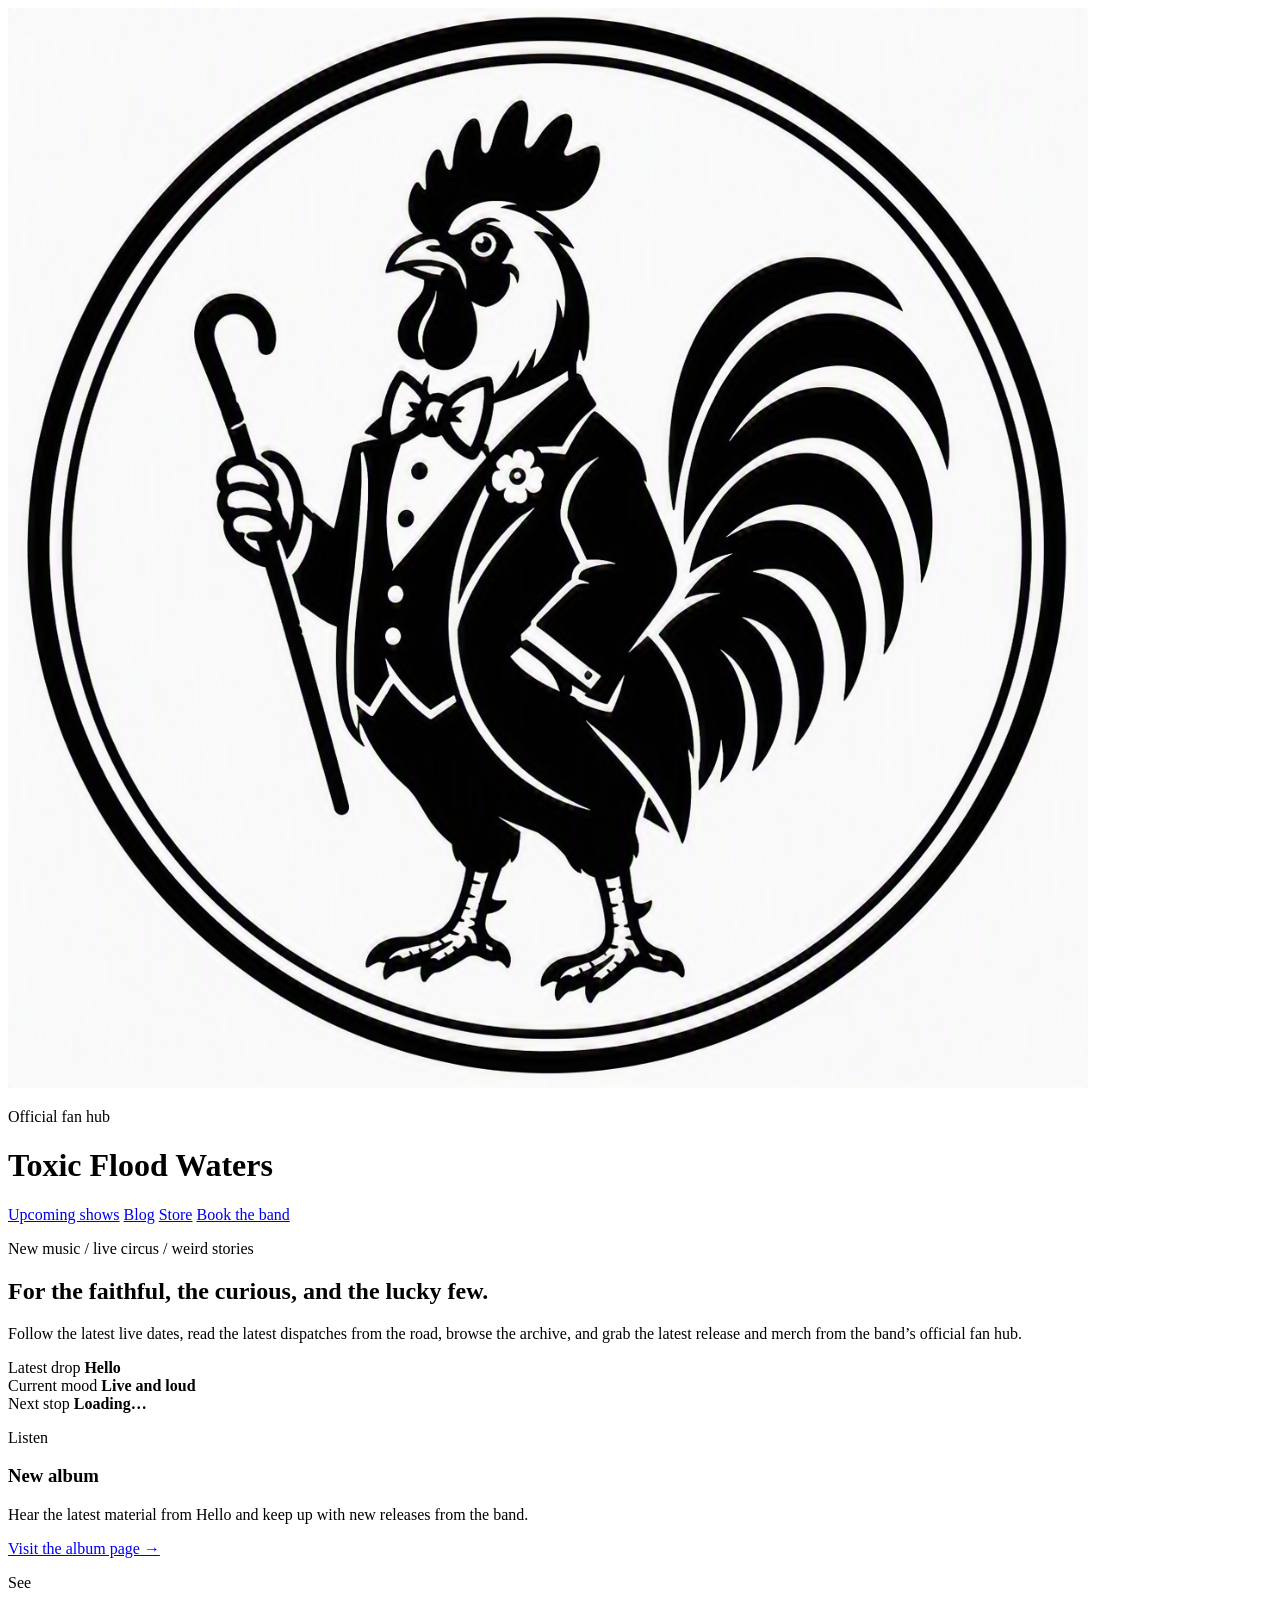
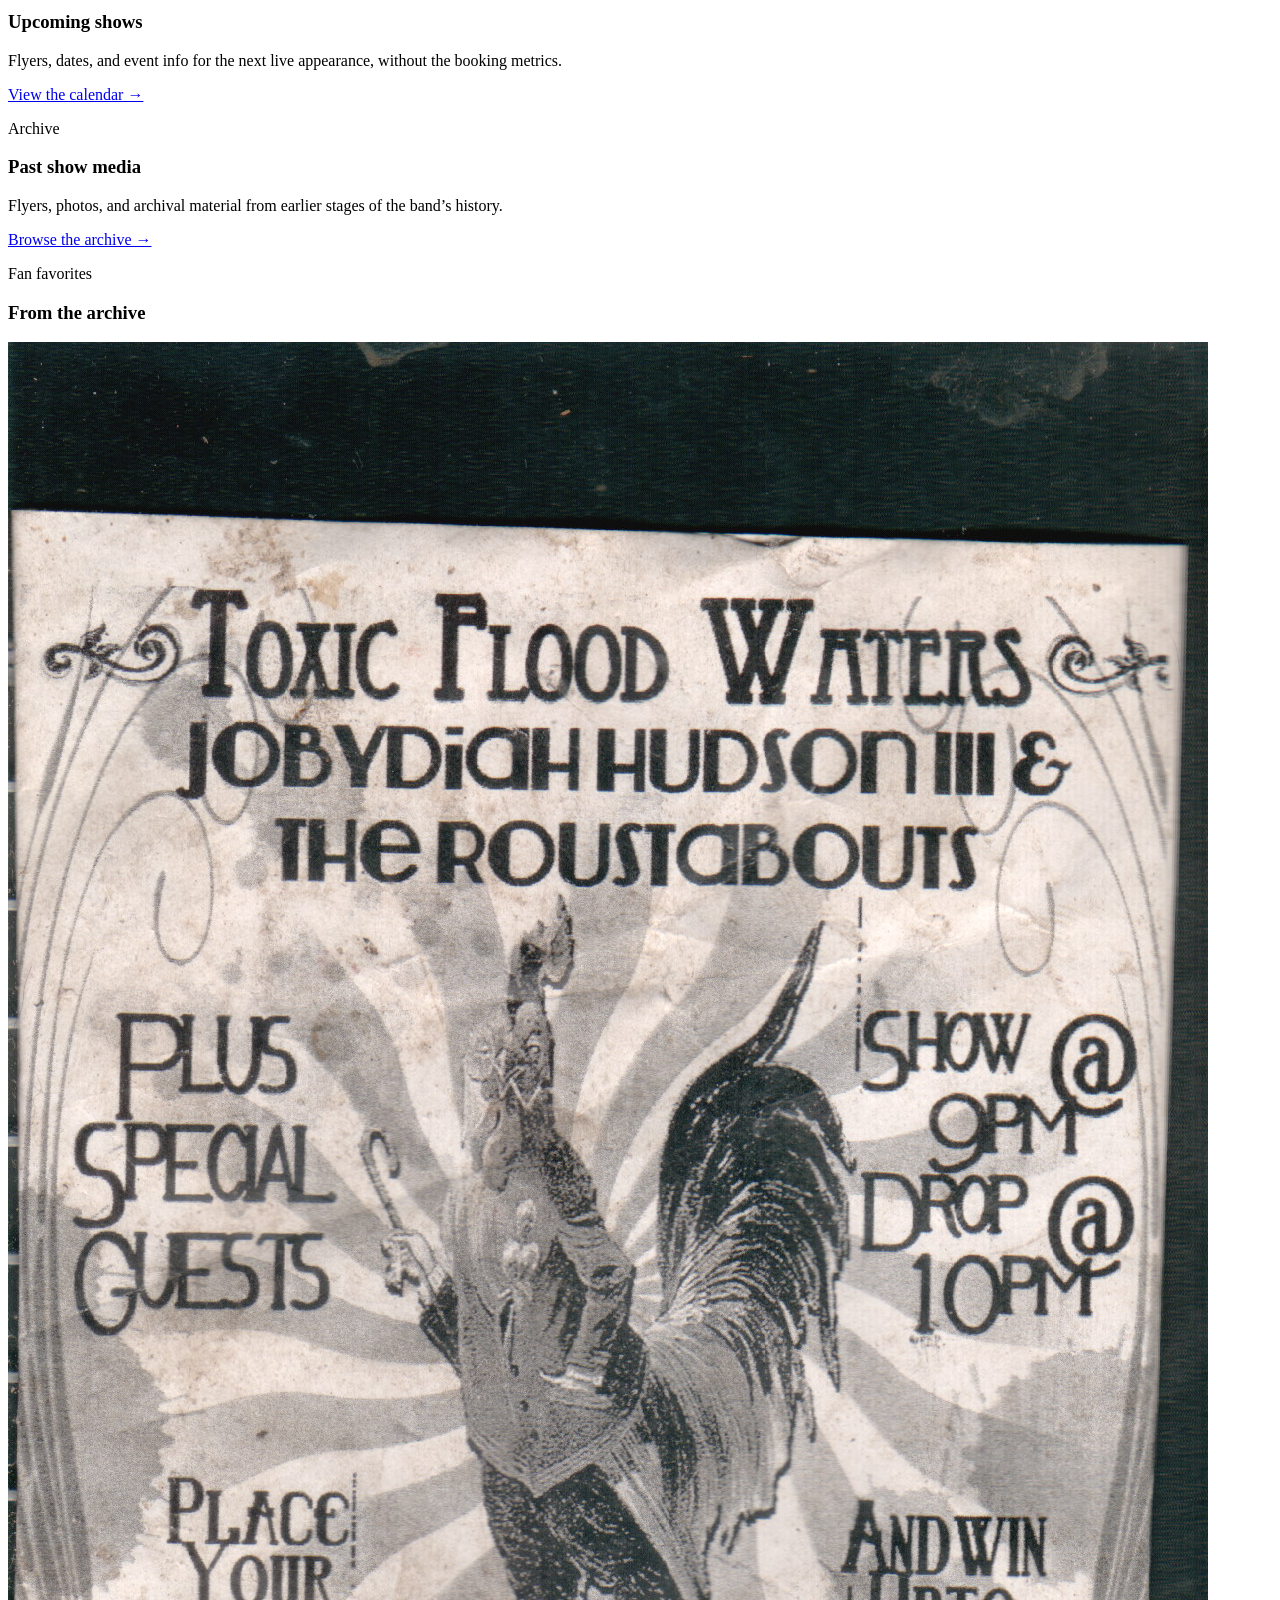
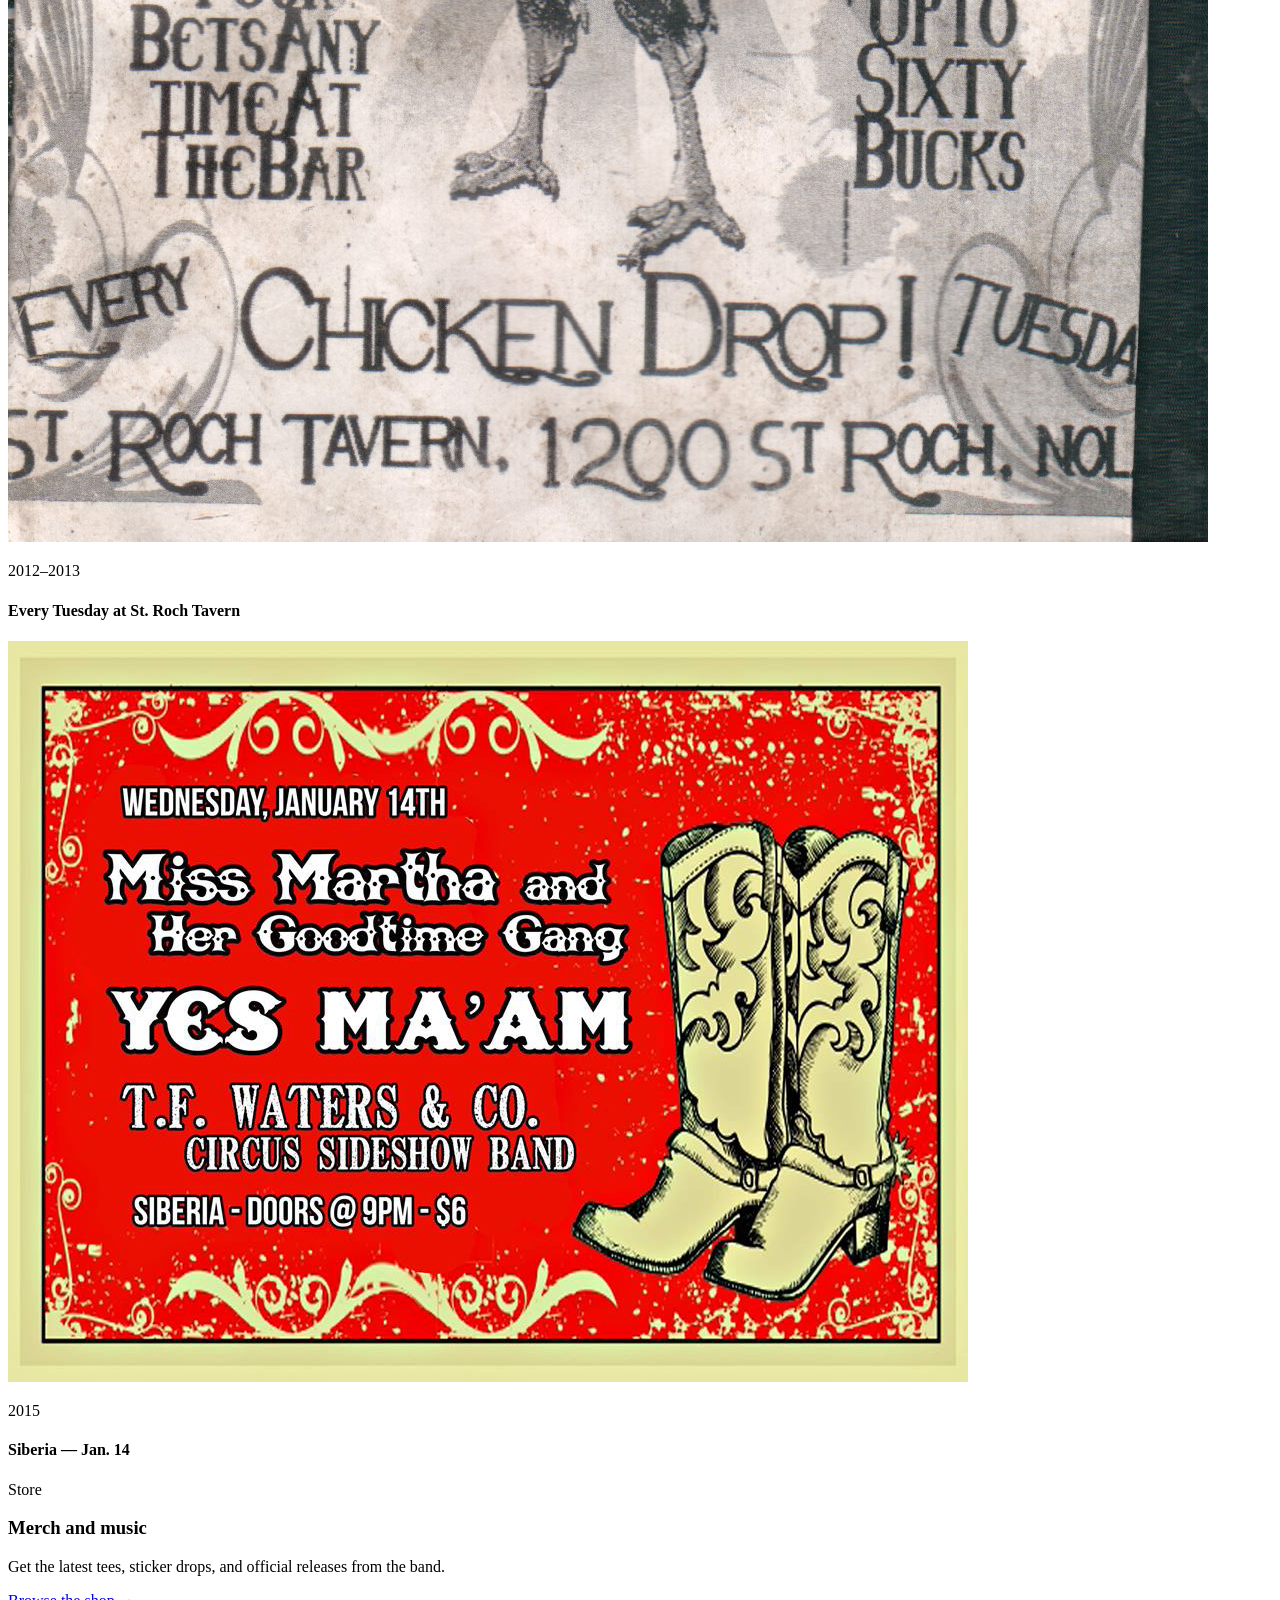
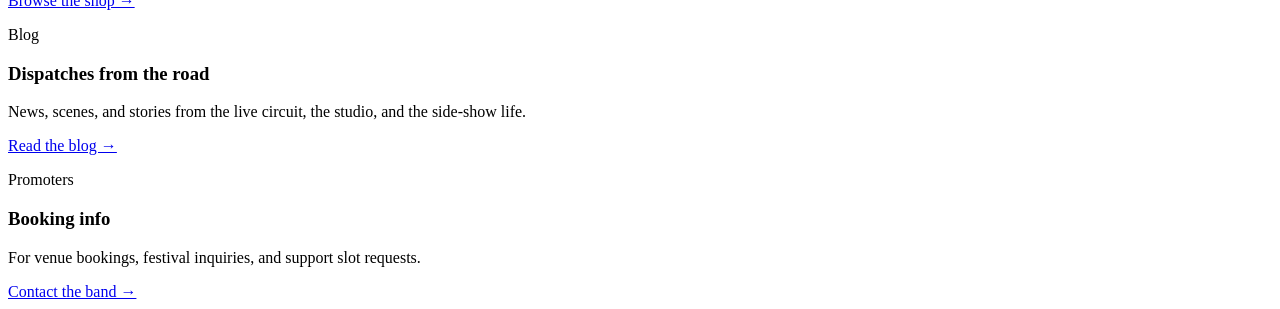
==== index.html @ 93e5c41b "Create a fan-facing landing page with sections for upcoming shows, store, blog, and promoter booking" ====
<!DOCTYPE html>
<html lang="en">
  <head>
    <meta charset="UTF-8" />
    <meta name="viewport" content="width=device-width, initial-scale=1.0" />
    <meta name="description" content="Toxic Flood Waters fan hub: music, news, upcoming shows, and merch." />
    <title>Toxic Flood Waters | Fans</title>
    <link rel="preconnect" href="https://fonts.googleapis.com" />
    <link rel="preconnect" href="https://fonts.gstatic.com" crossorigin />
    <link href="https://fonts.googleapis.com/css2?family=Inter:wght@400;500;600;700;800;900&display=swap" rel="stylesheet" />
    <link rel="stylesheet" href="styles.css" />
  </head>
  <body>
    <div class="bg-noise"></div>

    <header class="topbar">
      <div class="brand-wrap">
        <a class="brand-link" href="index.html" aria-label="Toxic Flood Waters home">
          <img class="brand-mark brand-logo" src="Tfw-logo.jpg" alt="Toxic Flood Waters logo" />
        </a>
        <div>
          <p class="eyebrow">Official fan hub</p>
          <h1>Toxic Flood Waters</h1>
        </div>
      </div>
      <div class="header-actions">
        <a class="book-button" href="upcoming-shows.html">Upcoming shows</a>
        <a class="book-button" href="blog.html">Blog</a>
        <a class="book-button" href="store.html">Store</a>
        <a class="book-button" href="booking.html">Book the band</a>
      </div>
    </header>

    <main class="page-shell">
      <section class="hero panel fan-hero">
        <div class="hero-copy">
          <p class="eyebrow accent">New music / live circus / weird stories</p>
          <h2>For the faithful, the curious, and the lucky few.</h2>
          <p class="lede">
            Follow the latest live dates, read the latest dispatches from the road, browse the archive,
            and grab the latest release and merch from the band’s official fan hub.
          </p>
        </div>
        <div class="hero-stats fan-stats">
          <div>
            <span class="stat-label">Latest drop</span>
            <strong>Hello</strong>
          </div>
          <div>
            <span class="stat-label">Current mood</span>
            <strong>Live and loud</strong>
          </div>
          <div>
            <span class="stat-label">Next stop</span>
            <strong id="fan-next-stop">Loading…</strong>
          </div>
        </div>
      </section>

      <section class="feature-grid">
        <article class="panel feature-card">
          <p class="eyebrow accent">Listen</p>
          <h3>New album</h3>
          <p>Hear the latest material from Hello and keep up with new releases from the band.</p>
          <a class="text-link" href="hello.html">Visit the album page →</a>
        </article>

        <article class="panel feature-card">
          <p class="eyebrow accent">See</p>
          <h3>Upcoming shows</h3>
          <p>Flyers, dates, and event info for the next live appearance, without the booking metrics.</p>
          <a class="text-link" href="upcoming-shows.html">View the calendar →</a>
        </article>

        <article class="panel feature-card">
          <p class="eyebrow accent">Archive</p>
          <h3>Past show media</h3>
          <p>Flyers, photos, and archival material from earlier stages of the band’s history.</p>
          <a class="text-link" href="past-show-media.html">Browse the archive →</a>
        </article>
      </section>

      <section class="panel spotlight-panel">
        <div class="section-header">
          <div>
            <p class="eyebrow accent">Fan favorites</p>
            <h3>From the archive</h3>
          </div>
        </div>
        <div class="archive-preview-grid">
          <article class="archive-preview">
            <img src="Every%20tuesday%20in%202012-13.jpg" alt="Every Tuesday at St. Roch Tavern flyer" />
            <div>
              <p class="eyebrow accent">2012–2013</p>
              <h4>Every Tuesday at St. Roch Tavern</h4>
            </div>
          </article>
          <article class="archive-preview">
            <img src="martha%20yes%20maam%20siberia%20jan%2014%202015.jpg" alt="Siberia flyer" />
            <div>
              <p class="eyebrow accent">2015</p>
              <h4>Siberia — Jan. 14</h4>
            </div>
          </article>
        </div>
      </section>

      <section class="bottom-grid fan-bottom-grid">
        <article class="panel info-box">
          <p class="eyebrow accent">Store</p>
          <h3>Merch and music</h3>
          <p>Get the latest tees, sticker drops, and official releases from the band.</p>
          <a class="text-link" href="store.html">Browse the shop →</a>
        </article>

        <article class="panel info-box">
          <p class="eyebrow accent">Blog</p>
          <h3>Dispatches from the road</h3>
          <p>News, scenes, and stories from the live circuit, the studio, and the side-show life.</p>
          <a class="text-link" href="blog.html">Read the blog →</a>
        </article>

        <article class="panel info-box">
          <p class="eyebrow accent">Promoters</p>
          <h3>Booking info</h3>
          <p>For venue bookings, festival inquiries, and support slot requests.</p>
          <a class="text-link" href="booking.html">Contact the band →</a>
        </article>
      </section>
    </main>

    <script src="script.js"></script>
  </body>
</html>
---- styles.css ----
<!DOCTYPE html>
<html lang="en">
  <head>
    <meta charset="UTF-8" />
    <meta name="viewport" content="width=device-width, initial-scale=1.0" />
    <meta
      name="description"
      content="Past Toxic Flood Waters show footage, photos, and archival media."
    />
    <title>Toxic Flood Waters | Archive Media</title>
    <link rel="preconnect" href="https://fonts.googleapis.com" />
    <link rel="preconnect" href="https://fonts.gstatic.com" crossorigin />
    <link
      href="https://fonts.googleapis.com/css2?family=Inter:wght@400;500;600;700;800;900&display=swap"
      rel="stylesheet"
    />
    <link rel="stylesheet" href="styles.css" />
  </head>
  <body>
    <div class="bg-noise"></div>

    <header class="topbar">
      <div class="brand-wrap">
        <a class="brand-link" href="index.html" aria-label="Toxic Flood Waters home">
          <img class="brand-mark brand-logo" src="Tfw-logo.jpg" alt="Toxic Flood Waters logo" />
        </a>
        <div>
          <p class="eyebrow">Archive media</p>
          <h1>Toxic Flood Waters</h1>
        </div>
      </div>
      <div class="header-actions">
        <a class="book-button" href="past-shows.html">Past shows</a>
        <a class="book-button" href="index.html">Back to calendar</a>
      </div>
    </header>

    <main class="page-shell">
      <section class="hero panel">
        <div class="hero-copy">
          <p class="eyebrow accent">Past show media</p>
          <h2>Footage, flyers, and photos from the archive.</h2>
          <p class="lede">
            A living collection of past Toxic Flood Waters appearances, from flyers and stills to video clips and performance highlights.
          </p>
        </div>
        <div class="hero-stats">
          <div>
            <span class="stat-label">Archive</span>
            <strong>Photos + video</strong>
          </div>
          <div>
            <span class="stat-label">Focus</span>
            <strong>Live history</strong>
          </div>
        </div>
      </section>

      <section class="panel media-section">
        <div class="section-header">
          <div>
            <p class="eyebrow accent">Recent additions</p>
            <h3>Past show archive</h3>
          </div>
          <div class="filter-group" aria-label="Media filters">
            <button class="filter-button active" data-filter="all" type="button">All</button>
            <button class="filter-button" data-filter="flyer" type="button">Flyers</button>
            <button class="filter-button" data-filter="photo" type="button">Photos</button>
            <button class="filter-button" data-filter="video" type="button">Video</button>
          </div>
        </div>

        <div id="media-grid" class="media-grid" aria-live="polite"></div>
        <div id="empty-state" class="empty-state" hidden>
          No media matches this filter yet.
        </div>
      </section>
    </main>

    <script src="media-data.js"></script>
  </body>
</html>
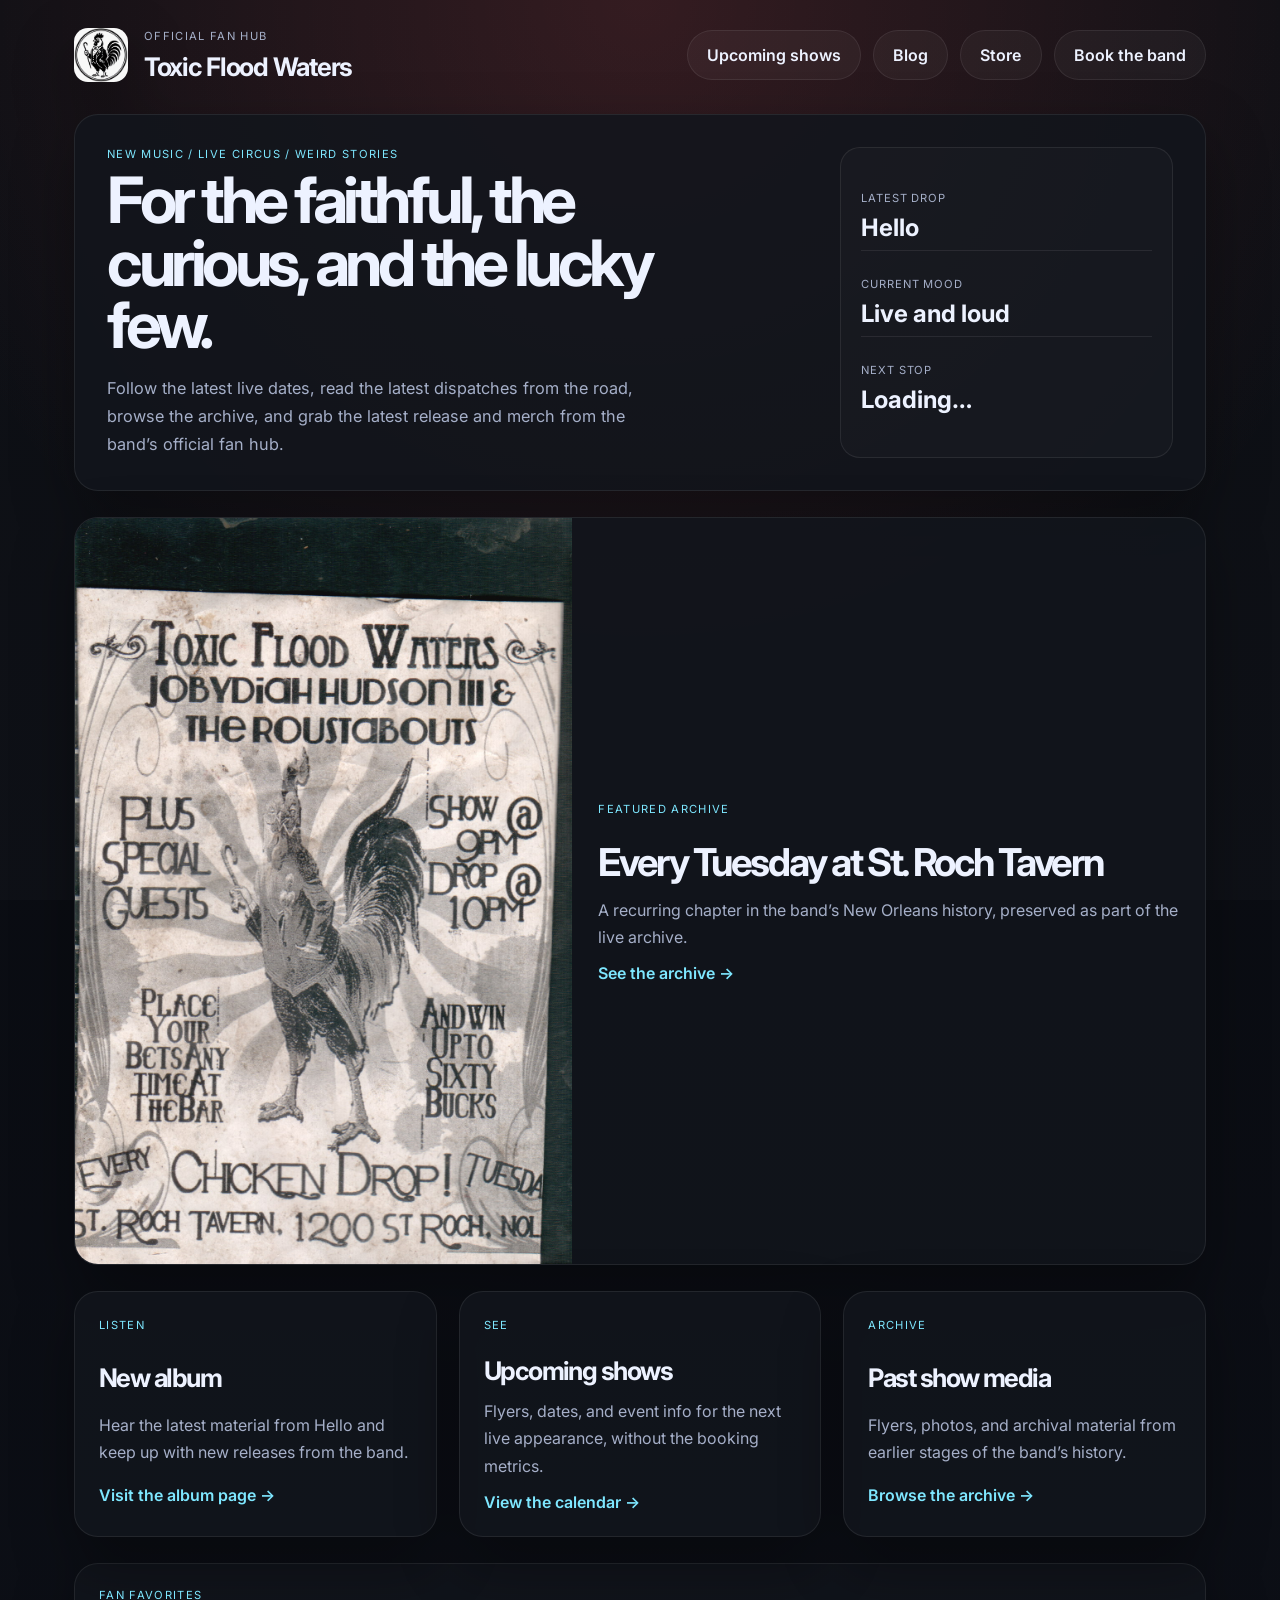
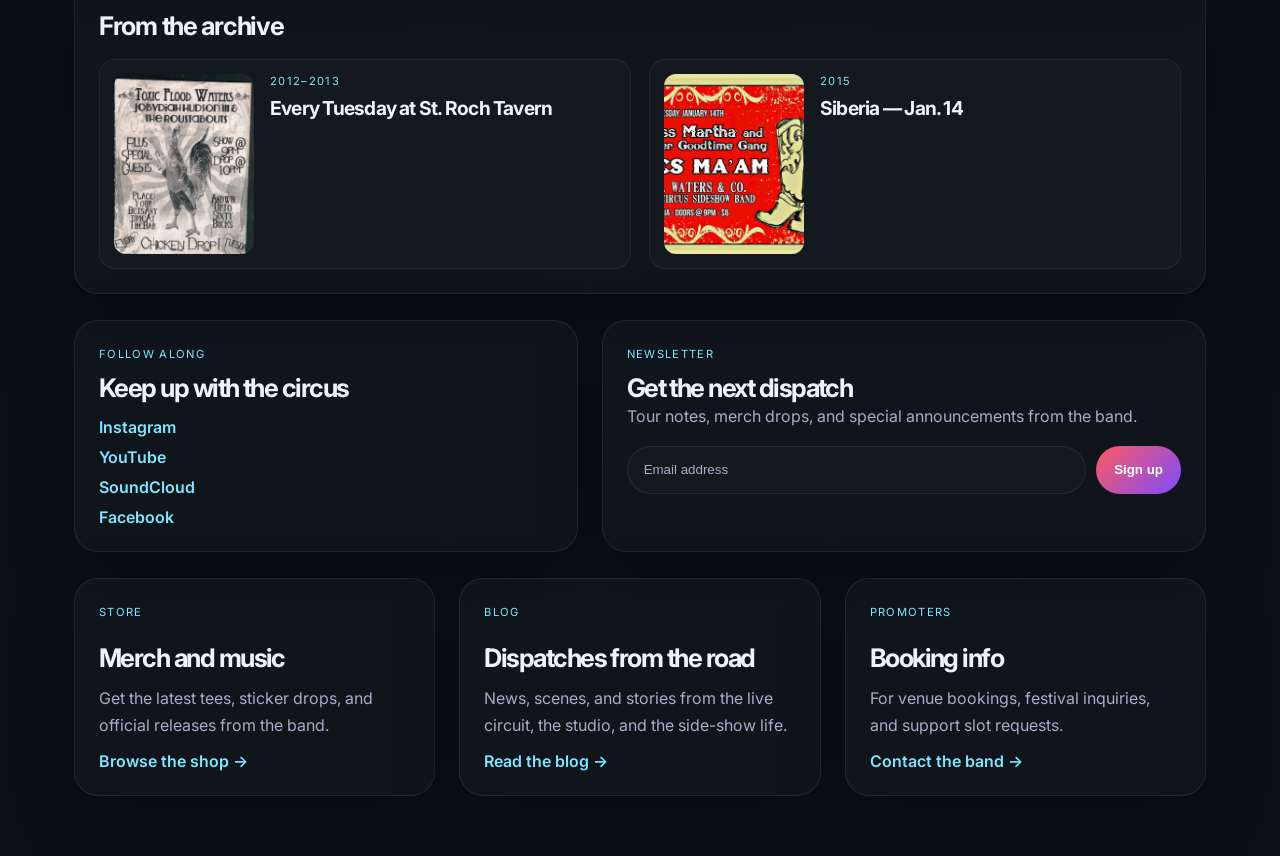
==== commit 868aa81d: "Refresh the fan landing page with a stronger band-site layout and restore the booking page plus the " ====
--- a/index.html
+++ b/index.html
@@ -57,6 +57,20 @@
         </div>
       </section>
 
+      <section class="featured-banner panel">
+        <div class="featured-image-wrap">
+          <img src="Every%20tuesday%20in%202012-13.jpg" alt="Toxic Flood Waters archival flyer" />
+        </div>
+        <div class="featured-copy">
+          <p class="eyebrow accent">Featured archive</p>
+          <h3>Every Tuesday at St. Roch Tavern</h3>
+          <p>
+            A recurring chapter in the band’s New Orleans history, preserved as part of the live archive.
+          </p>
+          <a class="text-link" href="past-show-media.html">See the archive →</a>
+        </div>
+      </section>
+
       <section class="feature-grid">
         <article class="panel feature-card">
           <p class="eyebrow accent">Listen</p>
@@ -105,6 +119,29 @@
         </div>
       </section>
 
+      <section class="social-newsletter-grid">
+        <aside class="panel social-panel">
+          <p class="eyebrow accent">Follow along</p>
+          <h3>Keep up with the circus</h3>
+          <div class="social-links">
+            <a href="https://www.instagram.com/" target="_blank" rel="noreferrer">Instagram</a>
+            <a href="https://www.youtube.com/" target="_blank" rel="noreferrer">YouTube</a>
+            <a href="https://soundcloud.com/" target="_blank" rel="noreferrer">SoundCloud</a>
+            <a href="https://www.facebook.com/" target="_blank" rel="noreferrer">Facebook</a>
+          </div>
+        </aside>
+
+        <aside class="panel newsletter-panel">
+          <p class="eyebrow accent">Newsletter</p>
+          <h3>Get the next dispatch</h3>
+          <p>Tour notes, merch drops, and special announcements from the band.</p>
+          <form class="newsletter-form" action="#" method="post">
+            <input type="email" placeholder="Email address" aria-label="Email address" />
+            <button type="submit">Sign up</button>
+          </form>
+        </aside>
+      </section>
+
       <section class="bottom-grid fan-bottom-grid">
         <article class="panel info-box">
           <p class="eyebrow accent">Store</p>
--- a/styles.css
+++ b/styles.css
@@ -1,82 +1,645 @@
-<!DOCTYPE html>
-<html lang="en">
-  <head>
-    <meta charset="UTF-8" />
-    <meta name="viewport" content="width=device-width, initial-scale=1.0" />
-    <meta
-      name="description"
-      content="Past Toxic Flood Waters show footage, photos, and archival media."
-    />
-    <title>Toxic Flood Waters | Archive Media</title>
-    <link rel="preconnect" href="https://fonts.googleapis.com" />
-    <link rel="preconnect" href="https://fonts.gstatic.com" crossorigin />
-    <link
-      href="https://fonts.googleapis.com/css2?family=Inter:wght@400;500;600;700;800;900&display=swap"
-      rel="stylesheet"
-    />
-    <link rel="stylesheet" href="styles.css" />
-  </head>
-  <body>
-    <div class="bg-noise"></div>
-
-    <header class="topbar">
-      <div class="brand-wrap">
-        <a class="brand-link" href="index.html" aria-label="Toxic Flood Waters home">
-          <img class="brand-mark brand-logo" src="Tfw-logo.jpg" alt="Toxic Flood Waters logo" />
-        </a>
-        <div>
-          <p class="eyebrow">Archive media</p>
-          <h1>Toxic Flood Waters</h1>
-        </div>
-      </div>
-      <div class="header-actions">
-        <a class="book-button" href="past-shows.html">Past shows</a>
-        <a class="book-button" href="index.html">Back to calendar</a>
-      </div>
-    </header>
-
-    <main class="page-shell">
-      <section class="hero panel">
-        <div class="hero-copy">
-          <p class="eyebrow accent">Past show media</p>
-          <h2>Footage, flyers, and photos from the archive.</h2>
-          <p class="lede">
-            A living collection of past Toxic Flood Waters appearances, from flyers and stills to video clips and performance highlights.
-          </p>
-        </div>
-        <div class="hero-stats">
-          <div>
-            <span class="stat-label">Archive</span>
-            <strong>Photos + video</strong>
-          </div>
-          <div>
-            <span class="stat-label">Focus</span>
-            <strong>Live history</strong>
-          </div>
-        </div>
-      </section>
-
-      <section class="panel media-section">
-        <div class="section-header">
-          <div>
-            <p class="eyebrow accent">Recent additions</p>
-            <h3>Past show archive</h3>
-          </div>
-          <div class="filter-group" aria-label="Media filters">
-            <button class="filter-button active" data-filter="all" type="button">All</button>
-            <button class="filter-button" data-filter="flyer" type="button">Flyers</button>
-            <button class="filter-button" data-filter="photo" type="button">Photos</button>
-            <button class="filter-button" data-filter="video" type="button">Video</button>
-          </div>
-        </div>
-
-        <div id="media-grid" class="media-grid" aria-live="polite"></div>
-        <div id="empty-state" class="empty-state" hidden>
-          No media matches this filter yet.
-        </div>
-      </section>
-    </main>
-
-    <script src="media-data.js"></script>
-  </body>
-</html>
+@import url("https://fonts.googleapis.com/css2?family=Inter:wght@400;500;600;700;800;900&display=swap");
+
+:root {
+  --bg: #0c0d12;
+  --bg-soft: #141821;
+  --panel: rgba(18, 21, 29, 0.86);
+  --panel-border: rgba(255, 255, 255, 0.08);
+  --text: #edf2ff;
+  --muted: #a5afc8;
+  --accent: #ff5a5f;
+  --accent-2: #7ee7ff;
+  --success: #77e0a5;
+  --warning: #f7c66a;
+  --shadow: 0 24px 60px rgba(0, 0, 0, 0.35);
+}
+
+* { box-sizing: border-box; }
+
+html { scroll-behavior: smooth; }
+
+body {
+  margin: 0;
+  min-height: 100vh;
+  font-family: "Inter", sans-serif;
+  background:
+    radial-gradient(circle at top, rgba(255, 90, 95, 0.16), transparent 30%),
+    linear-gradient(180deg, #090b10 0%, #0d1018 100%);
+  color: var(--text);
+}
+
+img {
+  max-width: 100%;
+  display: block;
+}
+
+.bg-noise {
+  position: fixed;
+  inset: 0;
+  background-image: linear-gradient(rgba(255,255,255,0.02), rgba(255,255,255,0.02));
+  pointer-events: none;
+}
+
+.topbar,
+.page-shell {
+  position: relative;
+  z-index: 1;
+}
+
+.topbar {
+  max-width: 1180px;
+  margin: 0 auto;
+  padding: 28px 24px 0;
+  display: flex;
+  align-items: center;
+  justify-content: space-between;
+  gap: 16px;
+}
+
+.brand-wrap {
+  display: flex;
+  align-items: center;
+  gap: 16px;
+}
+
+.brand-link {
+  color: var(--text);
+  text-decoration: none;
+}
+
+.brand-link:hover {
+  text-decoration: none;
+}
+
+.brand-link:hover .brand-mark {
+  transform: translateY(-1px);
+}
+
+.brand-mark {
+  width: 54px;
+  height: 54px;
+  display: grid;
+  place-items: center;
+  border-radius: 14px;
+  background: linear-gradient(135deg, var(--accent), #7d4bff);
+  color: #fff;
+  font-weight: 900;
+  letter-spacing: 0.12em;
+  box-shadow: var(--shadow);
+  transition: transform 0.2s ease, box-shadow 0.2s ease;
+}
+
+.brand-logo {
+  display: block;
+  width: 54px;
+  height: 54px;
+  object-fit: cover;
+  border-radius: 14px;
+  background: transparent;
+  box-shadow: var(--shadow);
+}
+
+.header-actions {
+  display: flex;
+  align-items: center;
+  gap: 12px;
+  flex-wrap: wrap;
+}
+
+.nav-link,
+.text-link {
+  color: var(--accent-2);
+  text-decoration: none;
+  font-weight: 600;
+}
+
+.nav-link:hover,
+.text-link:hover {
+  text-decoration: underline;
+}
+
+.eyebrow {
+  margin: 0 0 8px;
+  letter-spacing: 0.12em;
+  text-transform: uppercase;
+  font-size: 0.7rem;
+  color: var(--muted);
+}
+
+.eyebrow.accent {
+  color: var(--accent-2);
+}
+
+h1, h2, h3, h4, p {
+  margin: 0;
+}
+
+h1 {
+  font-size: clamp(1.5rem, 2vw, 2rem);
+  letter-spacing: -0.05em;
+}
+
+.book-button {
+  display: inline-flex;
+  align-items: center;
+  justify-content: center;
+  padding: 0.9rem 1.2rem;
+  border-radius: 999px;
+  background: rgba(255, 255, 255, 0.04);
+  color: var(--text);
+  text-decoration: none;
+  border: 1px solid var(--panel-border);
+  font-weight: 600;
+  transition: transform 0.2s ease, border-color 0.2s ease;
+}
+
+.book-button:hover {
+  transform: translateY(-1px);
+  border-color: rgba(126, 231, 255, 0.4);
+}
+
+.page-shell {
+  max-width: 1180px;
+  margin: 0 auto;
+  padding: 32px 24px 60px;
+}
+
+.panel {
+  background: var(--panel);
+  border: 1px solid var(--panel-border);
+  border-radius: 24px;
+  box-shadow: var(--shadow);
+}
+
+.hero {
+  display: grid;
+  grid-template-columns: 1.5fr 0.7fr;
+  gap: 20px;
+  padding: 32px;
+  margin-bottom: 26px;
+}
+
+.hero-copy h2 {
+  font-size: clamp(2.1rem, 5vw, 4rem);
+  line-height: 0.98;
+  letter-spacing: -0.07em;
+  max-width: 620px;
+}
+
+.lede {
+  margin-top: 18px;
+  max-width: 560px;
+  line-height: 1.7;
+  color: var(--muted);
+  font-size: 1.02rem;
+}
+
+.hero-stats {
+  display: grid;
+  align-content: center;
+  gap: 18px;
+  background: rgba(255, 255, 255, 0.02);
+  border: 1px solid var(--panel-border);
+  border-radius: 20px;
+  padding: 20px;
+}
+
+.hero-stats > div {
+  display: grid;
+  gap: 8px;
+  padding: 8px 0;
+  border-bottom: 1px solid rgba(255,255,255,0.08);
+}
+
+.hero-stats > div:last-child {
+  border-bottom: none;
+}
+
+.stat-label {
+  color: var(--muted);
+  letter-spacing: 0.08em;
+  text-transform: uppercase;
+  font-size: 0.7rem;
+}
+
+.hero-stats strong {
+  font-size: clamp(1.1rem, 2vw, 1.5rem);
+}
+
+.featured-banner {
+  display: grid;
+  grid-template-columns: 1.1fr 1.4fr;
+  gap: 0;
+  overflow: hidden;
+  margin-bottom: 26px;
+}
+
+.featured-image-wrap {
+  min-height: 250px;
+}
+
+.featured-image-wrap img {
+  width: 100%;
+  height: 100%;
+  object-fit: cover;
+}
+
+.featured-copy {
+  padding: 28px 26px;
+  display: grid;
+  align-content: center;
+  gap: 12px;
+}
+
+.featured-copy h3 {
+  font-size: clamp(1.7rem, 3vw, 2.6rem);
+  letter-spacing: -0.06em;
+}
+
+.featured-copy p {
+  color: var(--muted);
+  line-height: 1.7;
+}
+
+.feature-grid {
+  display: grid;
+  grid-template-columns: repeat(3, minmax(0, 1fr));
+  gap: 22px;
+  margin-bottom: 26px;
+}
+
+.feature-card,
+.info-box,
+.social-panel,
+.newsletter-panel,
+.spotlight-panel {
+  padding: 24px;
+}
+
+.feature-card {
+  display: grid;
+  gap: 12px;
+}
+
+.feature-card p,
+.info-box p,
+.newsletter-panel p,
+.social-panel p {
+  color: var(--muted);
+  line-height: 1.7;
+}
+
+.feature-card h3,
+.info-box h3,
+.social-panel h3,
+.newsletter-panel h3,
+.spotlight-panel h3 {
+  font-size: clamp(1.4rem, 2vw, 2rem);
+  letter-spacing: -0.06em;
+}
+
+.spotlight-panel {
+  margin-bottom: 26px;
+}
+
+.archive-preview-grid {
+  display: grid;
+  grid-template-columns: repeat(2, minmax(0, 1fr));
+  gap: 18px;
+  margin-top: 18px;
+}
+
+.archive-preview {
+  display: grid;
+  grid-template-columns: 140px 1fr;
+  gap: 16px;
+  padding: 14px;
+  border-radius: 16px;
+  background: rgba(255,255,255,0.02);
+  border: 1px solid rgba(255,255,255,0.06);
+}
+
+.archive-preview img {
+  width: 100%;
+  height: 180px;
+  object-fit: cover;
+  border-radius: 12px;
+}
+
+.archive-preview h4 {
+  font-size: 1.2rem;
+  letter-spacing: -0.04em;
+}
+
+.social-newsletter-grid {
+  display: grid;
+  grid-template-columns: 1fr 1.2fr;
+  gap: 24px;
+  margin-bottom: 26px;
+}
+
+.social-links {
+  margin-top: 14px;
+  display: grid;
+  gap: 10px;
+}
+
+.social-links a {
+  color: var(--accent-2);
+  text-decoration: none;
+  font-weight: 600;
+}
+
+.newsletter-form {
+  margin-top: 16px;
+  display: flex;
+  gap: 10px;
+  flex-wrap: wrap;
+}
+
+.newsletter-form input {
+  flex: 1 1 220px;
+  min-height: 48px;
+  border-radius: 999px;
+  border: 1px solid var(--panel-border);
+  background: rgba(255,255,255,0.02);
+  color: var(--text);
+  padding: 0 16px;
+}
+
+.newsletter-form input::placeholder {
+  color: var(--muted);
+}
+
+.newsletter-form button {
+  border: none;
+  background: linear-gradient(135deg, var(--accent), #7d4bff);
+  color: white;
+  font-weight: 700;
+  border-radius: 999px;
+  padding: 0 18px;
+  min-height: 48px;
+  cursor: pointer;
+}
+
+.bottom-grid {
+  margin-top: 26px;
+  display: grid;
+  grid-template-columns: repeat(3, minmax(0, 1fr));
+  gap: 24px;
+}
+
+.info-box {
+  display: grid;
+  gap: 12px;
+}
+
+.calendar-section {
+  padding: 26px 22px 18px;
+}
+
+.section-header {
+  display: flex;
+  align-items: center;
+  justify-content: space-between;
+  gap: 16px;
+  margin-bottom: 18px;
+}
+
+.section-header h3 {
+  font-size: clamp(1.5rem, 2vw, 2.2rem);
+  letter-spacing: -0.05em;
+}
+
+.status-legend {
+  display: flex;
+  gap: 16px;
+  color: var(--muted);
+  font-size: 0.9rem;
+}
+
+.status-legend span {
+  display: inline-flex;
+  align-items: center;
+  gap: 8px;
+}
+
+.dot {
+  width: 10px;
+  height: 10px;
+  border-radius: 50%;
+  display: inline-block;
+}
+
+.dot.confirmed {
+  background: var(--success);
+}
+
+.dot.tentative {
+  background: var(--warning);
+}
+
+.show-list {
+  display: grid;
+  gap: 16px;
+}
+
+.show-card {
+  display: grid;
+  grid-template-columns: 1.2fr 1.4fr 0.7fr 0.7fr 0.8fr;
+  gap: 12px;
+  align-items: center;
+  padding: 18px 16px;
+  border-radius: 18px;
+  background: rgba(255,255,255,0.02);
+  border: 1px solid rgba(255,255,255,0.06);
+}
+
+.show-date {
+  display: flex;
+  flex-direction: column;
+  gap: 4px;
+}
+
+.show-date .month {
+  color: var(--accent-2);
+  letter-spacing: 0.12em;
+  text-transform: uppercase;
+  font-size: 0.7rem;
+}
+
+.show-date .day {
+  font-size: 1.5rem;
+  font-weight: 800;
+  letter-spacing: -0.06em;
+}
+
+.show-date .weekday {
+  color: var(--muted);
+  font-size: 0.82rem;
+}
+
+.show-meta {
+  display: grid;
+  gap: 6px;
+  min-width: 0;
+}
+
+.show-meta .venue {
+  font-size: 1.2rem;
+  font-weight: 700;
+}
+
+.show-meta .location {
+  color: var(--muted);
+}
+
+.show-time,
+.show-crowd,
+.show-status {
+  color: var(--text);
+  font-weight: 600;
+}
+
+.show-crowd {
+  color: var(--muted);
+}
+
+.show-status {
+  justify-self: end;
+  display: inline-flex;
+  align-items: center;
+  justify-content: center;
+  padding: 8px 12px;
+  min-width: 100px;
+  border-radius: 999px;
+  font-size: 0.8rem;
+  letter-spacing: 0.04em;
+}
+
+.show-status.confirmed {
+  background: rgba(119, 224, 165, 0.12);
+  color: var(--success);
+  border: 1px solid rgba(119, 224, 165, 0.4);
+}
+
+.show-status.tentative {
+  background: rgba(247, 198, 106, 0.12);
+  color: var(--warning);
+  border: 1px solid rgba(247, 198, 106, 0.4);
+}
+
+.show-flyer {
+  display: block;
+  width: clamp(72px, 10vw, 112px);
+  aspect-ratio: 2 / 3;
+  object-fit: cover;
+  object-position: center;
+  border-radius: 12px;
+  border: 1px solid rgba(255, 255, 255, 0.1);
+  box-shadow: 0 10px 24px rgba(0, 0, 0, 0.25);
+}
+
+.show-meta .show-flyer {
+  margin-bottom: 10px;
+}
+
+.detail-flyer {
+  width: min(100%, 360px);
+  max-height: 520px;
+  margin: 20px auto 24px;
+  object-fit: contain;
+  background: rgba(255, 255, 255, 0.03);
+}
+
+.info-panel {
+  padding: 28px 24px;
+  display: grid;
+  gap: 16px;
+}
+
+.info-panel h3 {
+  font-size: clamp(1.7rem, 2vw, 2.4rem);
+  letter-spacing: -0.05em;
+}
+
+@media (max-width: 980px) {
+  .feature-grid,
+  .bottom-grid,
+  .social-newsletter-grid,
+  .featured-banner {
+    grid-template-columns: 1fr;
+  }
+
+  .archive-preview-grid {
+    grid-template-columns: 1fr;
+  }
+}
+
+@media (max-width: 860px) {
+  .hero,
+  .story-grid {
+    grid-template-columns: 1fr;
+  }
+
+  .show-card {
+    grid-template-columns: 1fr 1fr;
+  }
+
+  .show-status {
+    justify-self: start;
+  }
+
+  .show-flyer {
+    width: clamp(64px, 16vw, 96px);
+  }
+}
+
+@media (max-width: 560px) {
+  .topbar {
+    flex-direction: column;
+    align-items: flex-start;
+  }
+
+  .page-shell {
+    padding: 20px 14px 40px;
+  }
+
+  .hero,
+  .calendar-section,
+  .bio-panel,
+  .album-panel,
+  .booking-box,
+  .band-box,
+  .feature-card,
+  .info-box,
+  .social-panel,
+  .newsletter-panel,
+  .spotlight-panel,
+  .featured-copy,
+  .info-panel {
+    padding: 18px;
+  }
+
+  .section-header {
+    flex-direction: column;
+    align-items: flex-start;
+  }
+
+  .show-card {
+    grid-template-columns: 1fr;
+    align-items: flex-start;
+  }
+
+  .show-flyer {
+    width: 96px;
+  }
+
+  .detail-flyer {
+    width: min(100%, 280px);
+  }
+
+  .archive-preview {
+    grid-template-columns: 1fr;
+  }
+}
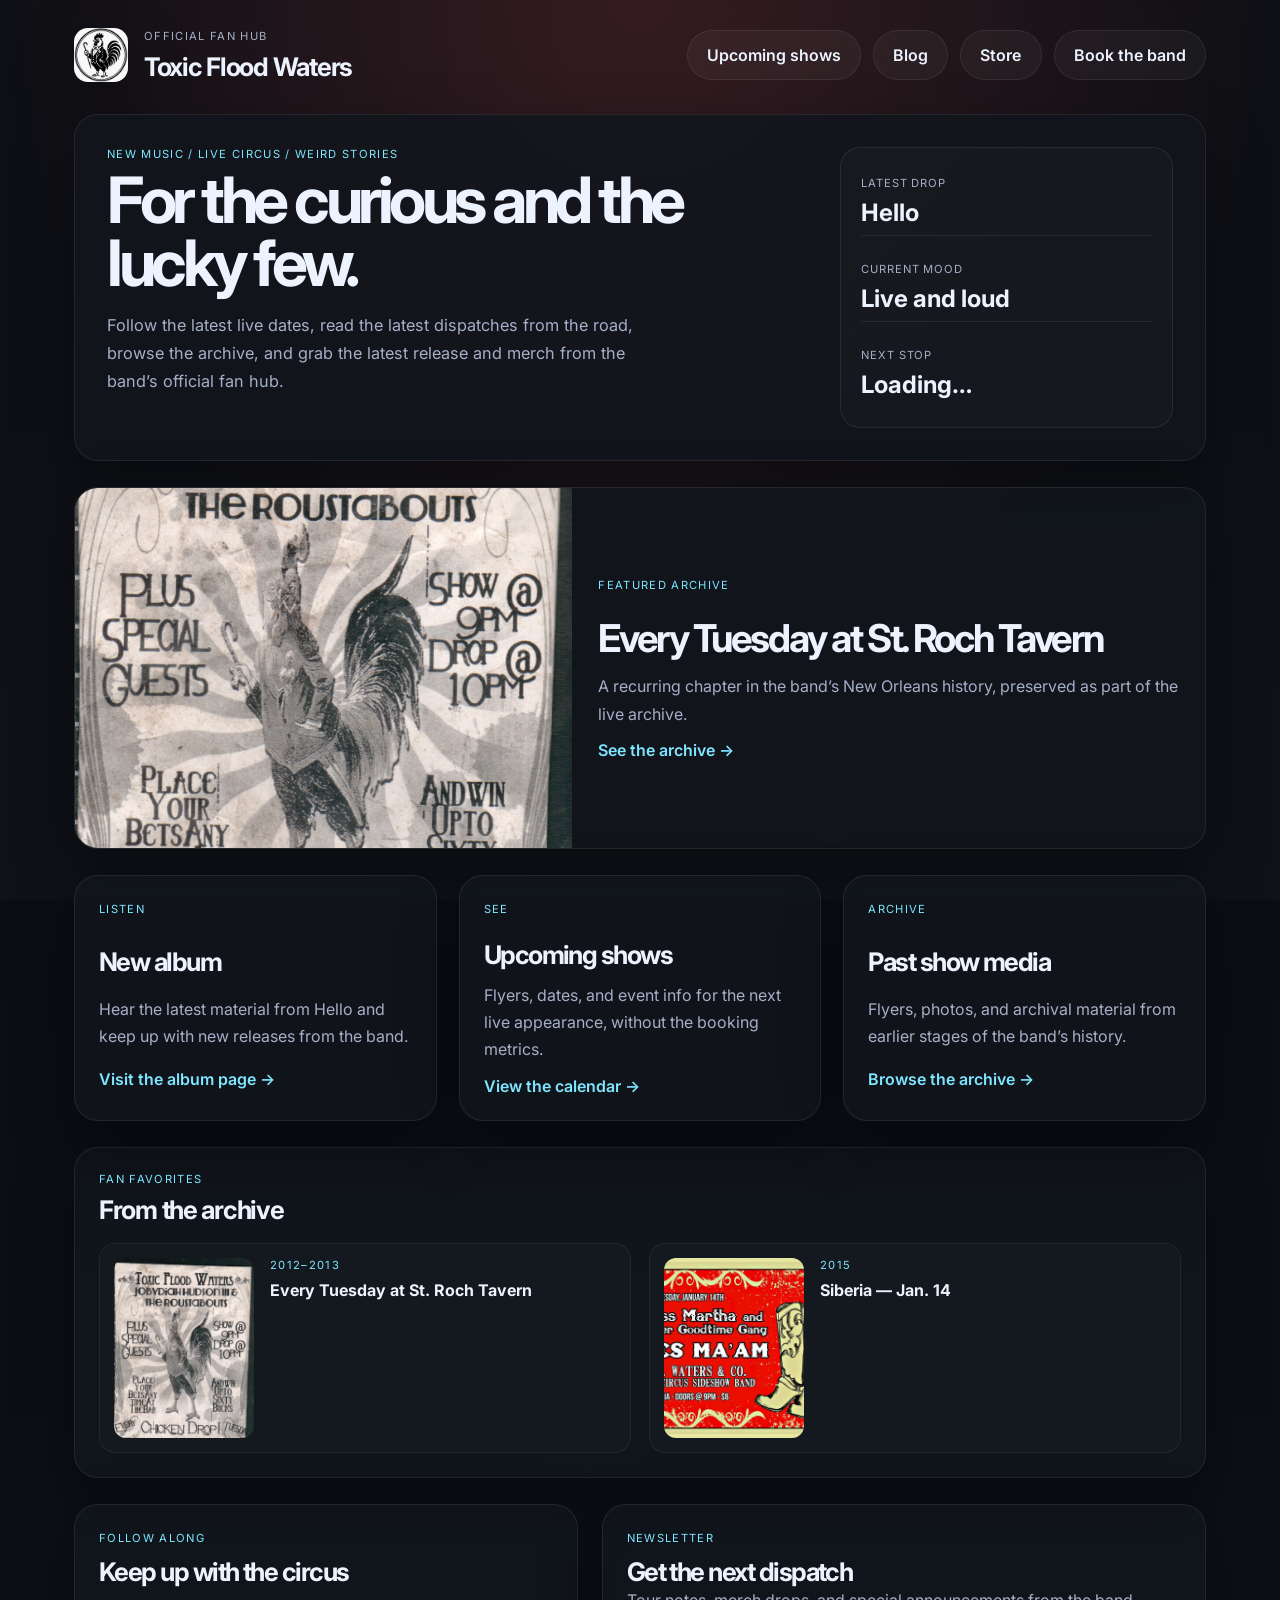
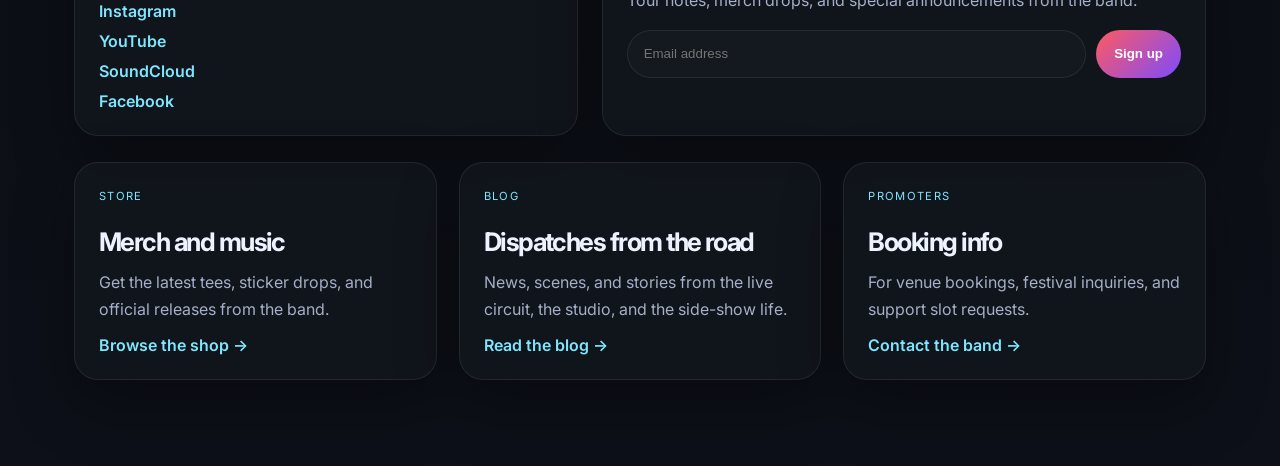
==== commit 2fc4ea8b: "Remove faith references from the homepage hero copy." ====
--- a/index.html
+++ b/index.html
@@ -35,7 +35,7 @@
       <section class="hero panel fan-hero">
         <div class="hero-copy">
           <p class="eyebrow accent">New music / live circus / weird stories</p>
-          <h2>For the faithful, the curious, and the lucky few.</h2>
+          <h2>For the curious and the lucky few.</h2>
           <p class="lede">
             Follow the latest live dates, read the latest dispatches from the road, browse the archive,
             and grab the latest release and merch from the band’s official fan hub.
--- a/styles.css
+++ b/styles.css
@@ -1,645 +1,80 @@
 @import url("https://fonts.googleapis.com/css2?family=Inter:wght@400;500;600;700;800;900&display=swap");
 
-:root {
-  --bg: #0c0d12;
-  --bg-soft: #141821;
-  --panel: rgba(18, 21, 29, 0.86);
-  --panel-border: rgba(255, 255, 255, 0.08);
-  --text: #edf2ff;
-  --muted: #a5afc8;
-  --accent: #ff5a5f;
-  --accent-2: #7ee7ff;
-  --success: #77e0a5;
-  --warning: #f7c66a;
-  --shadow: 0 24px 60px rgba(0, 0, 0, 0.35);
-}
+:root { --bg:#0c0d12; --panel:rgba(18,21,29,.86); --panel-border:rgba(255,255,255,.08); --text:#edf2ff; --muted:#a5afc8; --accent:#ff5a5f; --accent-2:#7ee7ff; --success:#77e0a5; --warning:#f7c66a; --shadow:0 24px 60px rgba(0,0,0,.35); }
+* { box-sizing:border-box; }
+html { scroll-behavior:smooth; }
+body { margin:0; min-height:100vh; font-family:Inter,sans-serif; background:radial-gradient(circle at top,rgba(255,90,95,.16),transparent 30%),linear-gradient(180deg,#090b10 0%,#0d1018 100%); color:var(--text); }
+img { max-width:100%; }
+.bg-noise { position:fixed; inset:0; background:linear-gradient(rgba(255,255,255,.02),rgba(255,255,255,.02)); pointer-events:none; }
+.topbar,.page-shell { position:relative; z-index:1; }
+.topbar { max-width:1180px; margin:0 auto; padding:28px 24px 0; display:flex; align-items:center; justify-content:space-between; gap:16px; }
+.brand-wrap { display:flex; align-items:center; gap:16px; min-width:0; }
+.brand-link { color:var(--text); text-decoration:none; }
+.brand-mark,.brand-logo { width:54px !important; height:54px !important; min-width:54px !important; max-width:54px !important; min-height:54px !important; max-height:54px !important; flex:0 0 54px; display:grid; place-items:center; border-radius:14px; object-fit:cover; background:linear-gradient(135deg,var(--accent),#7d4bff); color:#fff; font-weight:900; letter-spacing:.12em; box-shadow:var(--shadow); }
+.brand-logo { display:block; }
+.header-actions { display:flex; align-items:center; justify-content:flex-end; gap:12px; flex-wrap:wrap; }
+.eyebrow { margin:0 0 8px; letter-spacing:.12em; text-transform:uppercase; font-size:.7rem; color:var(--muted); }
+.eyebrow.accent { color:var(--accent-2); }
+h1,h2,h3,h4,p { margin:0; }
+h1 { font-size:clamp(1.5rem,2vw,2rem); letter-spacing:-.05em; }
+.book-button { display:inline-flex; align-items:center; justify-content:center; padding:.9rem 1.2rem; border-radius:999px; background:rgba(255,255,255,.04); color:var(--text); text-decoration:none; border:1px solid var(--panel-border); font-weight:600; }
+.book-button:hover { border-color:rgba(126,231,255,.4); }
+.text-link { color:var(--accent-2); text-decoration:none; font-weight:600; }
+.page-shell { max-width:1180px; margin:0 auto; padding:32px 24px 60px; }
+.panel { background:var(--panel); border:1px solid var(--panel-border); border-radius:24px; box-shadow:var(--shadow); }
+.hero { display:grid; grid-template-columns:1.5fr .7fr; gap:20px; padding:32px; margin-bottom:26px; }
+.hero-copy h2 { font-size:clamp(2rem,5vw,4rem); line-height:.98; letter-spacing:-.07em; max-width:620px; }
+.lede { margin-top:18px; max-width:560px; line-height:1.7; color:var(--muted); font-size:1.02rem; }
+.hero-stats { display:grid; align-content:center; gap:18px; background:rgba(255,255,255,.02); border:1px solid var(--panel-border); border-radius:20px; padding:20px; }
+.hero-stats>div { display:grid; gap:8px; padding:8px 0; border-bottom:1px solid rgba(255,255,255,.08); }
+.hero-stats>div:last-child { border-bottom:0; }
+.stat-label { color:var(--muted); letter-spacing:.08em; text-transform:uppercase; font-size:.7rem; }
+.hero-stats strong { font-size:clamp(1.1rem,2vw,1.5rem); }
+.featured-banner { display:grid; grid-template-columns:1.1fr 1.4fr; overflow:hidden; margin-bottom:26px; }
+.featured-image-wrap { min-height:250px; max-height:360px; overflow:hidden; }
+.featured-image-wrap img { width:100%; height:100%; object-fit:cover; }
+.featured-copy { padding:28px 26px; display:grid; align-content:center; gap:12px; }
+.featured-copy h3 { font-size:clamp(1.7rem,3vw,2.6rem); letter-spacing:-.06em; }
+.featured-copy p { color:var(--muted); line-height:1.7; }
+.feature-grid,.bottom-grid { display:grid; grid-template-columns:repeat(3,minmax(0,1fr)); gap:22px; margin-bottom:26px; }
+.feature-card,.info-box,.social-panel,.newsletter-panel,.spotlight-panel { padding:24px; }
+.feature-card,.info-box { display:grid; gap:12px; }
+.feature-card p,.info-box p,.newsletter-panel p,.social-panel p { color:var(--muted); line-height:1.7; }
+.feature-card h3,.info-box h3,.social-panel h3,.newsletter-panel h3,.spotlight-panel h3 { font-size:clamp(1.4rem,2vw,2rem); letter-spacing:-.06em; }
+.spotlight-panel { margin-bottom:26px; }
+.section-header { display:flex; align-items:center; justify-content:space-between; gap:16px; margin-bottom:18px; }
+.section-header h3 { font-size:clamp(1.5rem,2vw,2.2rem); letter-spacing:-.05em; }
+.archive-preview-grid { display:grid; grid-template-columns:repeat(2,minmax(0,1fr)); gap:18px; }
+.archive-preview { display:grid; grid-template-columns:140px 1fr; gap:16px; padding:14px; border-radius:16px; background:rgba(255,255,255,.02); border:1px solid rgba(255,255,255,.06); }
+.archive-preview img { width:140px; height:180px; object-fit:cover; border-radius:12px; }
+.social-newsletter-grid { display:grid; grid-template-columns:1fr 1.2fr; gap:24px; margin-bottom:26px; }
+.social-links { margin-top:14px; display:grid; gap:10px; }
+.social-links a { color:var(--accent-2); text-decoration:none; font-weight:600; }
+.newsletter-form { margin-top:16px; display:flex; gap:10px; flex-wrap:wrap; }
+.newsletter-form input { flex:1 1 220px; min-height:48px; border-radius:999px; border:1px solid var(--panel-border); background:rgba(255,255,255,.02); color:var(--text); padding:0 16px; }
+.newsletter-form button { border:0; background:linear-gradient(135deg,var(--accent),#7d4bff); color:#fff; font-weight:700; border-radius:999px; padding:0 18px; min-height:48px; cursor:pointer; }
+.calendar-section { padding:26px 22px 18px; }
+.status-legend { display:flex; gap:16px; color:var(--muted); font-size:.9rem; }
+.status-legend span { display:inline-flex; align-items:center; gap:8px; }
+.dot { width:10px; height:10px; border-radius:50%; display:inline-block; }
+.dot.confirmed { background:var(--success); } .dot.tentative { background:var(--warning); }
+.show-list { display:grid; gap:16px; }
+.show-card { display:grid; grid-template-columns:1.2fr 1.4fr .7fr .7fr .8fr; gap:12px; align-items:center; padding:18px 16px; border-radius:18px; background:rgba(255,255,255,.02); border:1px solid rgba(255,255,255,.06); }
+.show-date { display:flex; flex-direction:column; gap:4px; }
+.show-date .month { color:var(--accent-2); letter-spacing:.12em; text-transform:uppercase; font-size:.7rem; }
+.show-date .day { font-size:1.5rem; font-weight:800; letter-spacing:-.06em; }
+.show-date .weekday,.show-meta .location,.show-crowd { color:var(--muted); font-size:.82rem; }
+.show-meta { display:grid; gap:6px; min-width:0; } .show-meta .venue { font-size:1.2rem; font-weight:700; }
+.show-time,.show-crowd,.show-status { font-weight:600; } .show-status { justify-self:end; padding:8px 12px; min-width:100px; text-align:center; border-radius:999px; font-size:.8rem; }
+.show-status.confirmed { background:rgba(119,224,165,.12); color:var(--success); border:1px solid rgba(119,224,165,.4); }
+.show-status.tentative { background:rgba(247,198,106,.12); color:var(--warning); border:1px solid rgba(247,198,106,.4); }
+.show-flyer { display:block; width:96px !important; height:144px !important; max-width:96px !important; max-height:144px !important; aspect-ratio:2/3; object-fit:cover; border-radius:12px; border:1px solid rgba(255,255,255,.1); box-shadow:0 10px 24px rgba(0,0,0,.25); }
+.show-meta .show-flyer { margin-bottom:10px; }
+.detail-flyer { display:block; width:min(100%,280px) !important; height:auto !important; max-width:280px !important; max-height:420px !important; margin:20px auto 24px; object-fit:contain; background:rgba(255,255,255,.03); }
+.media-thumb { width:100%; height:270px; max-height:270px; object-fit:cover; border-radius:12px; }
+.detail-image { display:block; width:min(100%,520px) !important; height:auto !important; max-width:520px !important; max-height:620px !important; object-fit:contain; margin:0 auto; border-radius:16px; }
+.info-panel { padding:28px 24px; display:grid; gap:16px; }
 
-* { box-sizing: border-box; }
-
-html { scroll-behavior: smooth; }
-
-body {
-  margin: 0;
-  min-height: 100vh;
-  font-family: "Inter", sans-serif;
-  background:
-    radial-gradient(circle at top, rgba(255, 90, 95, 0.16), transparent 30%),
-    linear-gradient(180deg, #090b10 0%, #0d1018 100%);
-  color: var(--text);
-}
-
-img {
-  max-width: 100%;
-  display: block;
-}
-
-.bg-noise {
-  position: fixed;
-  inset: 0;
-  background-image: linear-gradient(rgba(255,255,255,0.02), rgba(255,255,255,0.02));
-  pointer-events: none;
-}
-
-.topbar,
-.page-shell {
-  position: relative;
-  z-index: 1;
-}
-
-.topbar {
-  max-width: 1180px;
-  margin: 0 auto;
-  padding: 28px 24px 0;
-  display: flex;
-  align-items: center;
-  justify-content: space-between;
-  gap: 16px;
-}
-
-.brand-wrap {
-  display: flex;
-  align-items: center;
-  gap: 16px;
-}
-
-.brand-link {
-  color: var(--text);
-  text-decoration: none;
-}
-
-.brand-link:hover {
-  text-decoration: none;
-}
-
-.brand-link:hover .brand-mark {
-  transform: translateY(-1px);
-}
-
-.brand-mark {
-  width: 54px;
-  height: 54px;
-  display: grid;
-  place-items: center;
-  border-radius: 14px;
-  background: linear-gradient(135deg, var(--accent), #7d4bff);
-  color: #fff;
-  font-weight: 900;
-  letter-spacing: 0.12em;
-  box-shadow: var(--shadow);
-  transition: transform 0.2s ease, box-shadow 0.2s ease;
-}
-
-.brand-logo {
-  display: block;
-  width: 54px;
-  height: 54px;
-  object-fit: cover;
-  border-radius: 14px;
-  background: transparent;
-  box-shadow: var(--shadow);
-}
-
-.header-actions {
-  display: flex;
-  align-items: center;
-  gap: 12px;
-  flex-wrap: wrap;
-}
-
-.nav-link,
-.text-link {
-  color: var(--accent-2);
-  text-decoration: none;
-  font-weight: 600;
-}
-
-.nav-link:hover,
-.text-link:hover {
-  text-decoration: underline;
-}
-
-.eyebrow {
-  margin: 0 0 8px;
-  letter-spacing: 0.12em;
-  text-transform: uppercase;
-  font-size: 0.7rem;
-  color: var(--muted);
-}
-
-.eyebrow.accent {
-  color: var(--accent-2);
-}
-
-h1, h2, h3, h4, p {
-  margin: 0;
-}
-
-h1 {
-  font-size: clamp(1.5rem, 2vw, 2rem);
-  letter-spacing: -0.05em;
-}
-
-.book-button {
-  display: inline-flex;
-  align-items: center;
-  justify-content: center;
-  padding: 0.9rem 1.2rem;
-  border-radius: 999px;
-  background: rgba(255, 255, 255, 0.04);
-  color: var(--text);
-  text-decoration: none;
-  border: 1px solid var(--panel-border);
-  font-weight: 600;
-  transition: transform 0.2s ease, border-color 0.2s ease;
-}
-
-.book-button:hover {
-  transform: translateY(-1px);
-  border-color: rgba(126, 231, 255, 0.4);
-}
-
-.page-shell {
-  max-width: 1180px;
-  margin: 0 auto;
-  padding: 32px 24px 60px;
-}
-
-.panel {
-  background: var(--panel);
-  border: 1px solid var(--panel-border);
-  border-radius: 24px;
-  box-shadow: var(--shadow);
-}
-
-.hero {
-  display: grid;
-  grid-template-columns: 1.5fr 0.7fr;
-  gap: 20px;
-  padding: 32px;
-  margin-bottom: 26px;
-}
-
-.hero-copy h2 {
-  font-size: clamp(2.1rem, 5vw, 4rem);
-  line-height: 0.98;
-  letter-spacing: -0.07em;
-  max-width: 620px;
-}
-
-.lede {
-  margin-top: 18px;
-  max-width: 560px;
-  line-height: 1.7;
-  color: var(--muted);
-  font-size: 1.02rem;
-}
-
-.hero-stats {
-  display: grid;
-  align-content: center;
-  gap: 18px;
-  background: rgba(255, 255, 255, 0.02);
-  border: 1px solid var(--panel-border);
-  border-radius: 20px;
-  padding: 20px;
-}
-
-.hero-stats > div {
-  display: grid;
-  gap: 8px;
-  padding: 8px 0;
-  border-bottom: 1px solid rgba(255,255,255,0.08);
-}
-
-.hero-stats > div:last-child {
-  border-bottom: none;
-}
-
-.stat-label {
-  color: var(--muted);
-  letter-spacing: 0.08em;
-  text-transform: uppercase;
-  font-size: 0.7rem;
-}
-
-.hero-stats strong {
-  font-size: clamp(1.1rem, 2vw, 1.5rem);
-}
-
-.featured-banner {
-  display: grid;
-  grid-template-columns: 1.1fr 1.4fr;
-  gap: 0;
-  overflow: hidden;
-  margin-bottom: 26px;
-}
-
-.featured-image-wrap {
-  min-height: 250px;
-}
-
-.featured-image-wrap img {
-  width: 100%;
-  height: 100%;
-  object-fit: cover;
-}
-
-.featured-copy {
-  padding: 28px 26px;
-  display: grid;
-  align-content: center;
-  gap: 12px;
-}
-
-.featured-copy h3 {
-  font-size: clamp(1.7rem, 3vw, 2.6rem);
-  letter-spacing: -0.06em;
-}
-
-.featured-copy p {
-  color: var(--muted);
-  line-height: 1.7;
-}
-
-.feature-grid {
-  display: grid;
-  grid-template-columns: repeat(3, minmax(0, 1fr));
-  gap: 22px;
-  margin-bottom: 26px;
-}
-
-.feature-card,
-.info-box,
-.social-panel,
-.newsletter-panel,
-.spotlight-panel {
-  padding: 24px;
-}
-
-.feature-card {
-  display: grid;
-  gap: 12px;
-}
-
-.feature-card p,
-.info-box p,
-.newsletter-panel p,
-.social-panel p {
-  color: var(--muted);
-  line-height: 1.7;
-}
-
-.feature-card h3,
-.info-box h3,
-.social-panel h3,
-.newsletter-panel h3,
-.spotlight-panel h3 {
-  font-size: clamp(1.4rem, 2vw, 2rem);
-  letter-spacing: -0.06em;
-}
-
-.spotlight-panel {
-  margin-bottom: 26px;
-}
-
-.archive-preview-grid {
-  display: grid;
-  grid-template-columns: repeat(2, minmax(0, 1fr));
-  gap: 18px;
-  margin-top: 18px;
-}
-
-.archive-preview {
-  display: grid;
-  grid-template-columns: 140px 1fr;
-  gap: 16px;
-  padding: 14px;
-  border-radius: 16px;
-  background: rgba(255,255,255,0.02);
-  border: 1px solid rgba(255,255,255,0.06);
-}
-
-.archive-preview img {
-  width: 100%;
-  height: 180px;
-  object-fit: cover;
-  border-radius: 12px;
-}
-
-.archive-preview h4 {
-  font-size: 1.2rem;
-  letter-spacing: -0.04em;
-}
-
-.social-newsletter-grid {
-  display: grid;
-  grid-template-columns: 1fr 1.2fr;
-  gap: 24px;
-  margin-bottom: 26px;
-}
-
-.social-links {
-  margin-top: 14px;
-  display: grid;
-  gap: 10px;
-}
-
-.social-links a {
-  color: var(--accent-2);
-  text-decoration: none;
-  font-weight: 600;
-}
-
-.newsletter-form {
-  margin-top: 16px;
-  display: flex;
-  gap: 10px;
-  flex-wrap: wrap;
-}
-
-.newsletter-form input {
-  flex: 1 1 220px;
-  min-height: 48px;
-  border-radius: 999px;
-  border: 1px solid var(--panel-border);
-  background: rgba(255,255,255,0.02);
-  color: var(--text);
-  padding: 0 16px;
-}
-
-.newsletter-form input::placeholder {
-  color: var(--muted);
-}
-
-.newsletter-form button {
-  border: none;
-  background: linear-gradient(135deg, var(--accent), #7d4bff);
-  color: white;
-  font-weight: 700;
-  border-radius: 999px;
-  padding: 0 18px;
-  min-height: 48px;
-  cursor: pointer;
-}
-
-.bottom-grid {
-  margin-top: 26px;
-  display: grid;
-  grid-template-columns: repeat(3, minmax(0, 1fr));
-  gap: 24px;
-}
-
-.info-box {
-  display: grid;
-  gap: 12px;
-}
-
-.calendar-section {
-  padding: 26px 22px 18px;
-}
-
-.section-header {
-  display: flex;
-  align-items: center;
-  justify-content: space-between;
-  gap: 16px;
-  margin-bottom: 18px;
-}
-
-.section-header h3 {
-  font-size: clamp(1.5rem, 2vw, 2.2rem);
-  letter-spacing: -0.05em;
-}
-
-.status-legend {
-  display: flex;
-  gap: 16px;
-  color: var(--muted);
-  font-size: 0.9rem;
-}
-
-.status-legend span {
-  display: inline-flex;
-  align-items: center;
-  gap: 8px;
-}
-
-.dot {
-  width: 10px;
-  height: 10px;
-  border-radius: 50%;
-  display: inline-block;
-}
-
-.dot.confirmed {
-  background: var(--success);
-}
-
-.dot.tentative {
-  background: var(--warning);
-}
-
-.show-list {
-  display: grid;
-  gap: 16px;
-}
-
-.show-card {
-  display: grid;
-  grid-template-columns: 1.2fr 1.4fr 0.7fr 0.7fr 0.8fr;
-  gap: 12px;
-  align-items: center;
-  padding: 18px 16px;
-  border-radius: 18px;
-  background: rgba(255,255,255,0.02);
-  border: 1px solid rgba(255,255,255,0.06);
-}
-
-.show-date {
-  display: flex;
-  flex-direction: column;
-  gap: 4px;
-}
-
-.show-date .month {
-  color: var(--accent-2);
-  letter-spacing: 0.12em;
-  text-transform: uppercase;
-  font-size: 0.7rem;
-}
-
-.show-date .day {
-  font-size: 1.5rem;
-  font-weight: 800;
-  letter-spacing: -0.06em;
-}
-
-.show-date .weekday {
-  color: var(--muted);
-  font-size: 0.82rem;
-}
-
-.show-meta {
-  display: grid;
-  gap: 6px;
-  min-width: 0;
-}
-
-.show-meta .venue {
-  font-size: 1.2rem;
-  font-weight: 700;
-}
-
-.show-meta .location {
-  color: var(--muted);
-}
-
-.show-time,
-.show-crowd,
-.show-status {
-  color: var(--text);
-  font-weight: 600;
-}
-
-.show-crowd {
-  color: var(--muted);
-}
-
-.show-status {
-  justify-self: end;
-  display: inline-flex;
-  align-items: center;
-  justify-content: center;
-  padding: 8px 12px;
-  min-width: 100px;
-  border-radius: 999px;
-  font-size: 0.8rem;
-  letter-spacing: 0.04em;
-}
-
-.show-status.confirmed {
-  background: rgba(119, 224, 165, 0.12);
-  color: var(--success);
-  border: 1px solid rgba(119, 224, 165, 0.4);
-}
-
-.show-status.tentative {
-  background: rgba(247, 198, 106, 0.12);
-  color: var(--warning);
-  border: 1px solid rgba(247, 198, 106, 0.4);
-}
-
-.show-flyer {
-  display: block;
-  width: clamp(72px, 10vw, 112px);
-  aspect-ratio: 2 / 3;
-  object-fit: cover;
-  object-position: center;
-  border-radius: 12px;
-  border: 1px solid rgba(255, 255, 255, 0.1);
-  box-shadow: 0 10px 24px rgba(0, 0, 0, 0.25);
-}
-
-.show-meta .show-flyer {
-  margin-bottom: 10px;
-}
-
-.detail-flyer {
-  width: min(100%, 360px);
-  max-height: 520px;
-  margin: 20px auto 24px;
-  object-fit: contain;
-  background: rgba(255, 255, 255, 0.03);
-}
-
-.info-panel {
-  padding: 28px 24px;
-  display: grid;
-  gap: 16px;
-}
-
-.info-panel h3 {
-  font-size: clamp(1.7rem, 2vw, 2.4rem);
-  letter-spacing: -0.05em;
-}
-
-@media (max-width: 980px) {
-  .feature-grid,
-  .bottom-grid,
-  .social-newsletter-grid,
-  .featured-banner {
-    grid-template-columns: 1fr;
-  }
-
-  .archive-preview-grid {
-    grid-template-columns: 1fr;
-  }
-}
-
-@media (max-width: 860px) {
-  .hero,
-  .story-grid {
-    grid-template-columns: 1fr;
-  }
-
-  .show-card {
-    grid-template-columns: 1fr 1fr;
-  }
-
-  .show-status {
-    justify-self: start;
-  }
-
-  .show-flyer {
-    width: clamp(64px, 16vw, 96px);
-  }
-}
-
-@media (max-width: 560px) {
-  .topbar {
-    flex-direction: column;
-    align-items: flex-start;
-  }
-
-  .page-shell {
-    padding: 20px 14px 40px;
-  }
-
-  .hero,
-  .calendar-section,
-  .bio-panel,
-  .album-panel,
-  .booking-box,
-  .band-box,
-  .feature-card,
-  .info-box,
-  .social-panel,
-  .newsletter-panel,
-  .spotlight-panel,
-  .featured-copy,
-  .info-panel {
-    padding: 18px;
-  }
-
-  .section-header {
-    flex-direction: column;
-    align-items: flex-start;
-  }
-
-  .show-card {
-    grid-template-columns: 1fr;
-    align-items: flex-start;
-  }
-
-  .show-flyer {
-    width: 96px;
-  }
-
-  .detail-flyer {
-    width: min(100%, 280px);
-  }
-
-  .archive-preview {
-    grid-template-columns: 1fr;
-  }
-}
+@media (max-width:980px) { .feature-grid,.bottom-grid,.social-newsletter-grid,.featured-banner { grid-template-columns:1fr; } .archive-preview-grid { grid-template-columns:1fr; } }
+@media (max-width:860px) { .hero { grid-template-columns:1fr; } .show-card { grid-template-columns:1fr 1fr; } .show-status { justify-self:start; } }
+@media (max-width:560px) { .topbar { flex-direction:column; align-items:flex-start; } .page-shell { padding:20px 14px 40px; } .hero,.calendar-section,.feature-card,.info-box,.social-panel,.newsletter-panel,.spotlight-panel,.featured-copy,.info-panel { padding:18px; } .section-header { flex-direction:column; align-items:flex-start; } .show-card { grid-template-columns:1fr; align-items:flex-start; } .archive-preview { grid-template-columns:1fr; } .archive-preview img { width:100%; height:220px; } }
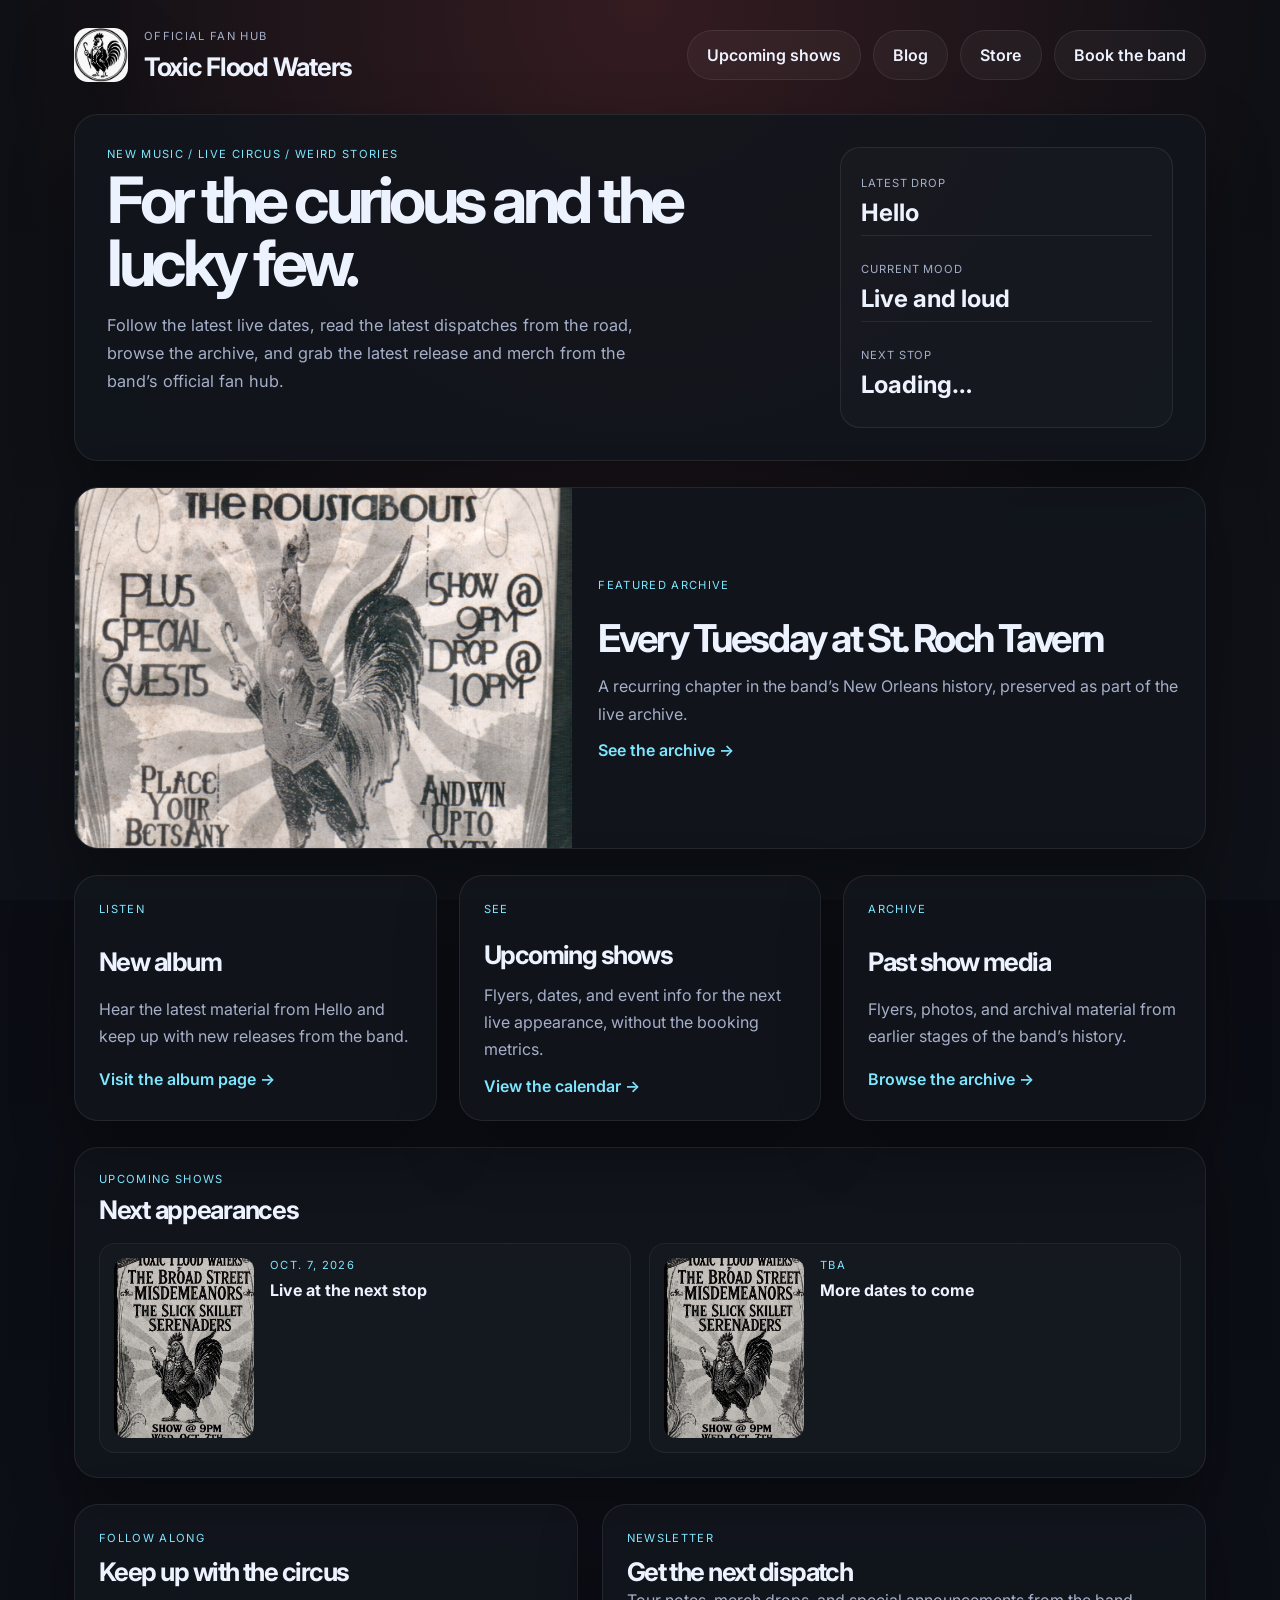
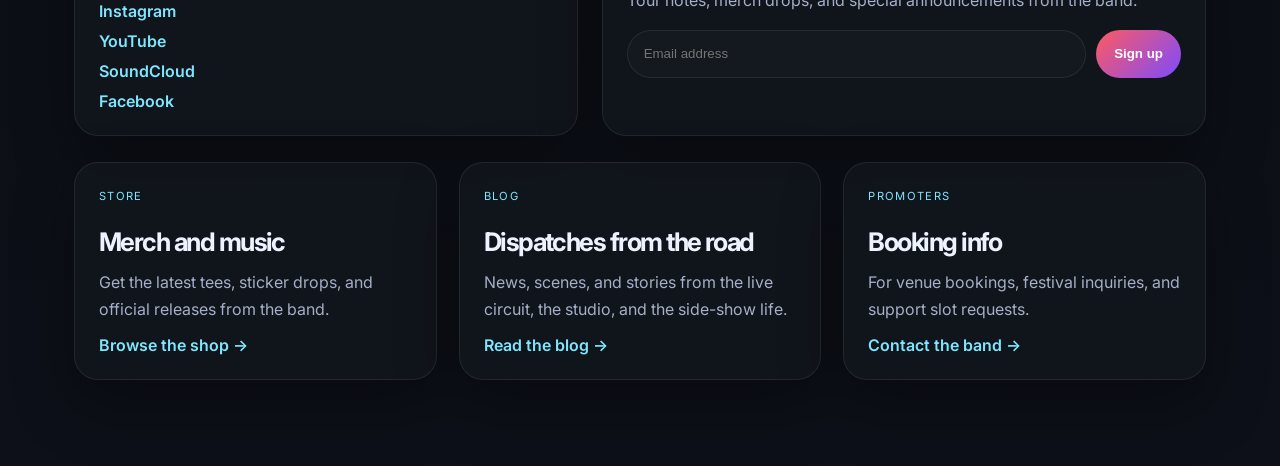
==== commit c11c4b7e: "Replace the archive callout on the homepage with an upcoming shows highlight." ====
--- a/index.html
+++ b/index.html
@@ -97,23 +97,23 @@
       <section class="panel spotlight-panel">
         <div class="section-header">
           <div>
-            <p class="eyebrow accent">Fan favorites</p>
-            <h3>From the archive</h3>
+            <p class="eyebrow accent">Upcoming shows</p>
+            <h3>Next appearances</h3>
           </div>
         </div>
         <div class="archive-preview-grid">
           <article class="archive-preview">
-            <img src="Every%20tuesday%20in%202012-13.jpg" alt="Every Tuesday at St. Roch Tavern flyer" />
+            <img src="Oct.%207%202026.jpg" alt="Upcoming show flyer" />
             <div>
-              <p class="eyebrow accent">2012–2013</p>
-              <h4>Every Tuesday at St. Roch Tavern</h4>
+              <p class="eyebrow accent">Oct. 7, 2026</p>
+              <h4>Live at the next stop</h4>
             </div>
           </article>
           <article class="archive-preview">
-            <img src="martha%20yes%20maam%20siberia%20jan%2014%202015.jpg" alt="Siberia flyer" />
+            <img src="Oct.%207%202026.jpg" alt="Upcoming show flyer" />
             <div>
-              <p class="eyebrow accent">2015</p>
-              <h4>Siberia — Jan. 14</h4>
+              <p class="eyebrow accent">TBA</p>
+              <h4>More dates to come</h4>
             </div>
           </article>
         </div>
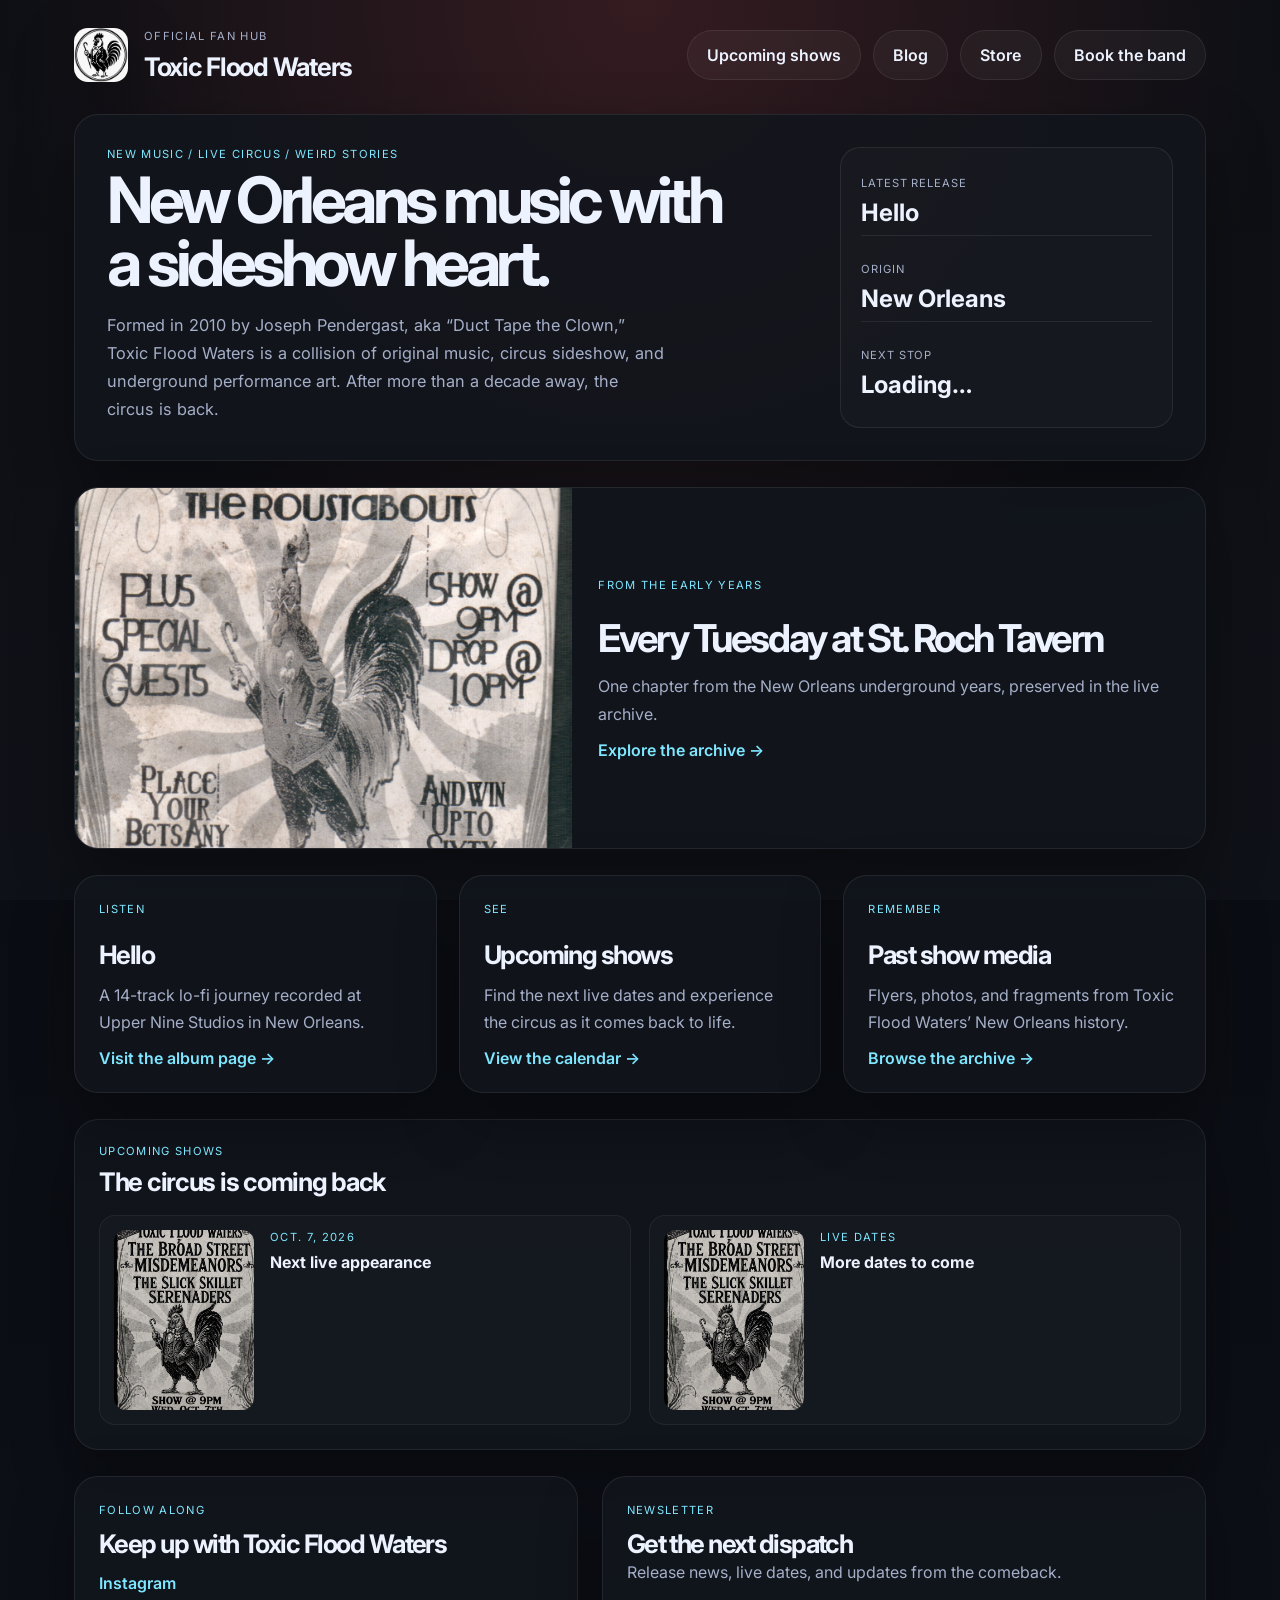
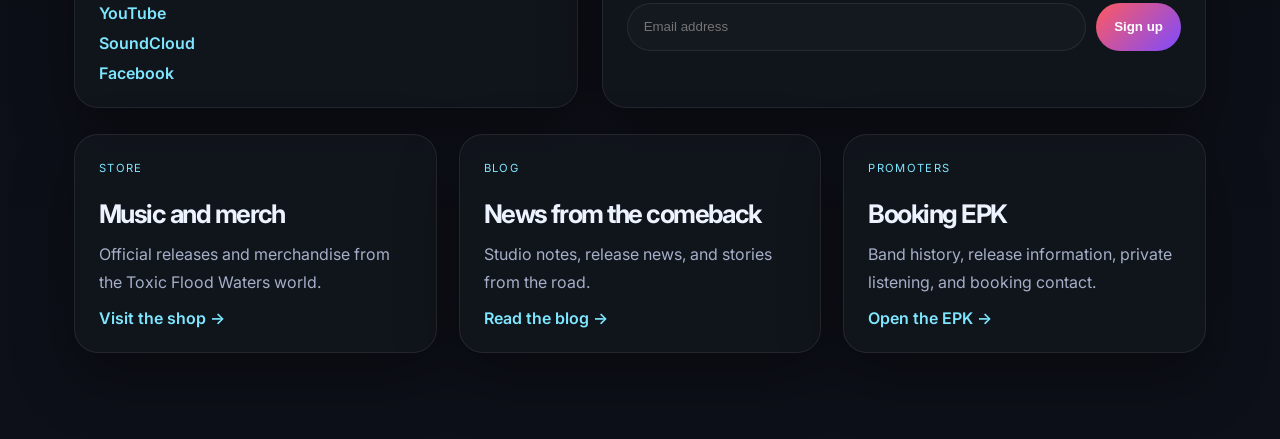
==== commit 86bed57a: "Rewrite site copy with fan and EPK bios based on the four Toxic Flood Waters bio variations." ====
--- a/index.html
+++ b/index.html
@@ -3,7 +3,7 @@
   <head>
     <meta charset="UTF-8" />
     <meta name="viewport" content="width=device-width, initial-scale=1.0" />
-    <meta name="description" content="Toxic Flood Waters fan hub: music, news, upcoming shows, and merch." />
+    <meta name="description" content="Toxic Flood Waters fan hub: music, shows, history, and Hello." />
     <title>Toxic Flood Waters | Fans</title>
     <link rel="preconnect" href="https://fonts.googleapis.com" />
     <link rel="preconnect" href="https://fonts.gstatic.com" crossorigin />
@@ -12,160 +12,37 @@
   </head>
   <body>
     <div class="bg-noise"></div>
-
     <header class="topbar">
       <div class="brand-wrap">
-        <a class="brand-link" href="index.html" aria-label="Toxic Flood Waters home">
-          <img class="brand-mark brand-logo" src="Tfw-logo.jpg" alt="Toxic Flood Waters logo" />
-        </a>
-        <div>
-          <p class="eyebrow">Official fan hub</p>
-          <h1>Toxic Flood Waters</h1>
-        </div>
+        <a class="brand-link" href="index.html" aria-label="Toxic Flood Waters home"><img class="brand-mark brand-logo" src="Tfw-logo.jpg" alt="Toxic Flood Waters logo" /></a>
+        <div><p class="eyebrow">Official fan hub</p><h1>Toxic Flood Waters</h1></div>
       </div>
       <div class="header-actions">
-        <a class="book-button" href="upcoming-shows.html">Upcoming shows</a>
-        <a class="book-button" href="blog.html">Blog</a>
-        <a class="book-button" href="store.html">Store</a>
-        <a class="book-button" href="booking.html">Book the band</a>
+        <a class="book-button" href="upcoming-shows.html">Upcoming shows</a><a class="book-button" href="blog.html">Blog</a><a class="book-button" href="store.html">Store</a><a class="book-button" href="booking.html">Book the band</a>
       </div>
     </header>
-
     <main class="page-shell">
       <section class="hero panel fan-hero">
         <div class="hero-copy">
           <p class="eyebrow accent">New music / live circus / weird stories</p>
-          <h2>For the curious and the lucky few.</h2>
-          <p class="lede">
-            Follow the latest live dates, read the latest dispatches from the road, browse the archive,
-            and grab the latest release and merch from the band’s official fan hub.
-          </p>
+          <h2>New Orleans music with a sideshow heart.</h2>
+          <p class="lede">Formed in 2010 by Joseph Pendergast, aka “Duct Tape the Clown,” Toxic Flood Waters is a collision of original music, circus sideshow, and underground performance art. After more than a decade away, the circus is back.</p>
         </div>
-        <div class="hero-stats fan-stats">
-          <div>
-            <span class="stat-label">Latest drop</span>
-            <strong>Hello</strong>
-          </div>
-          <div>
-            <span class="stat-label">Current mood</span>
-            <strong>Live and loud</strong>
-          </div>
-          <div>
-            <span class="stat-label">Next stop</span>
-            <strong id="fan-next-stop">Loading…</strong>
-          </div>
-        </div>
+        <div class="hero-stats fan-stats"><div><span class="stat-label">Latest release</span><strong>Hello</strong></div><div><span class="stat-label">Origin</span><strong>New Orleans</strong></div><div><span class="stat-label">Next stop</span><strong id="fan-next-stop">Loading…</strong></div></div>
       </section>
-
       <section class="featured-banner panel">
-        <div class="featured-image-wrap">
-          <img src="Every%20tuesday%20in%202012-13.jpg" alt="Toxic Flood Waters archival flyer" />
-        </div>
-        <div class="featured-copy">
-          <p class="eyebrow accent">Featured archive</p>
-          <h3>Every Tuesday at St. Roch Tavern</h3>
-          <p>
-            A recurring chapter in the band’s New Orleans history, preserved as part of the live archive.
-          </p>
-          <a class="text-link" href="past-show-media.html">See the archive →</a>
-        </div>
+        <div class="featured-image-wrap"><img src="Every%20tuesday%20in%202012-13.jpg" alt="Toxic Flood Waters archival flyer" /></div>
+        <div class="featured-copy"><p class="eyebrow accent">From the early years</p><h3>Every Tuesday at St. Roch Tavern</h3><p>One chapter from the New Orleans underground years, preserved in the live archive.</p><a class="text-link" href="past-show-media.html">Explore the archive →</a></div>
       </section>
-
       <section class="feature-grid">
-        <article class="panel feature-card">
-          <p class="eyebrow accent">Listen</p>
-          <h3>New album</h3>
-          <p>Hear the latest material from Hello and keep up with new releases from the band.</p>
-          <a class="text-link" href="hello.html">Visit the album page →</a>
-        </article>
-
-        <article class="panel feature-card">
-          <p class="eyebrow accent">See</p>
-          <h3>Upcoming shows</h3>
-          <p>Flyers, dates, and event info for the next live appearance, without the booking metrics.</p>
-          <a class="text-link" href="upcoming-shows.html">View the calendar →</a>
-        </article>
-
-        <article class="panel feature-card">
-          <p class="eyebrow accent">Archive</p>
-          <h3>Past show media</h3>
-          <p>Flyers, photos, and archival material from earlier stages of the band’s history.</p>
-          <a class="text-link" href="past-show-media.html">Browse the archive →</a>
-        </article>
+        <article class="panel feature-card"><p class="eyebrow accent">Listen</p><h3>Hello</h3><p>A 14-track lo-fi journey recorded at Upper Nine Studios in New Orleans.</p><a class="text-link" href="hello.html">Visit the album page →</a></article>
+        <article class="panel feature-card"><p class="eyebrow accent">See</p><h3>Upcoming shows</h3><p>Find the next live dates and experience the circus as it comes back to life.</p><a class="text-link" href="upcoming-shows.html">View the calendar →</a></article>
+        <article class="panel feature-card"><p class="eyebrow accent">Remember</p><h3>Past show media</h3><p>Flyers, photos, and fragments from Toxic Flood Waters’ New Orleans history.</p><a class="text-link" href="past-show-media.html">Browse the archive →</a></article>
       </section>
-
-      <section class="panel spotlight-panel">
-        <div class="section-header">
-          <div>
-            <p class="eyebrow accent">Upcoming shows</p>
-            <h3>Next appearances</h3>
-          </div>
-        </div>
-        <div class="archive-preview-grid">
-          <article class="archive-preview">
-            <img src="Oct.%207%202026.jpg" alt="Upcoming show flyer" />
-            <div>
-              <p class="eyebrow accent">Oct. 7, 2026</p>
-              <h4>Live at the next stop</h4>
-            </div>
-          </article>
-          <article class="archive-preview">
-            <img src="Oct.%207%202026.jpg" alt="Upcoming show flyer" />
-            <div>
-              <p class="eyebrow accent">TBA</p>
-              <h4>More dates to come</h4>
-            </div>
-          </article>
-        </div>
-      </section>
-
-      <section class="social-newsletter-grid">
-        <aside class="panel social-panel">
-          <p class="eyebrow accent">Follow along</p>
-          <h3>Keep up with the circus</h3>
-          <div class="social-links">
-            <a href="https://www.instagram.com/" target="_blank" rel="noreferrer">Instagram</a>
-            <a href="https://www.youtube.com/" target="_blank" rel="noreferrer">YouTube</a>
-            <a href="https://soundcloud.com/" target="_blank" rel="noreferrer">SoundCloud</a>
-            <a href="https://www.facebook.com/" target="_blank" rel="noreferrer">Facebook</a>
-          </div>
-        </aside>
-
-        <aside class="panel newsletter-panel">
-          <p class="eyebrow accent">Newsletter</p>
-          <h3>Get the next dispatch</h3>
-          <p>Tour notes, merch drops, and special announcements from the band.</p>
-          <form class="newsletter-form" action="#" method="post">
-            <input type="email" placeholder="Email address" aria-label="Email address" />
-            <button type="submit">Sign up</button>
-          </form>
-        </aside>
-      </section>
-
-      <section class="bottom-grid fan-bottom-grid">
-        <article class="panel info-box">
-          <p class="eyebrow accent">Store</p>
-          <h3>Merch and music</h3>
-          <p>Get the latest tees, sticker drops, and official releases from the band.</p>
-          <a class="text-link" href="store.html">Browse the shop →</a>
-        </article>
-
-        <article class="panel info-box">
-          <p class="eyebrow accent">Blog</p>
-          <h3>Dispatches from the road</h3>
-          <p>News, scenes, and stories from the live circuit, the studio, and the side-show life.</p>
-          <a class="text-link" href="blog.html">Read the blog →</a>
-        </article>
-
-        <article class="panel info-box">
-          <p class="eyebrow accent">Promoters</p>
-          <h3>Booking info</h3>
-          <p>For venue bookings, festival inquiries, and support slot requests.</p>
-          <a class="text-link" href="booking.html">Contact the band →</a>
-        </article>
-      </section>
+      <section class="panel spotlight-panel"><div class="section-header"><div><p class="eyebrow accent">Upcoming shows</p><h3>The circus is coming back</h3></div></div><div class="archive-preview-grid"><article class="archive-preview"><img src="Oct.%207%202026.jpg" alt="Upcoming show flyer" /><div><p class="eyebrow accent">Oct. 7, 2026</p><h4>Next live appearance</h4></div></article><article class="archive-preview"><img src="Oct.%207%202026.jpg" alt="Upcoming show flyer" /><div><p class="eyebrow accent">Live dates</p><h4>More dates to come</h4></div></article></div></section>
+      <section class="social-newsletter-grid"><aside class="panel social-panel"><p class="eyebrow accent">Follow along</p><h3>Keep up with Toxic Flood Waters</h3><div class="social-links"><a href="https://www.instagram.com/" target="_blank" rel="noreferrer">Instagram</a><a href="https://www.youtube.com/" target="_blank" rel="noreferrer">YouTube</a><a href="https://soundcloud.com/" target="_blank" rel="noreferrer">SoundCloud</a><a href="https://www.facebook.com/" target="_blank" rel="noreferrer">Facebook</a></div></aside><aside class="panel newsletter-panel"><p class="eyebrow accent">Newsletter</p><h3>Get the next dispatch</h3><p>Release news, live dates, and updates from the comeback.</p><form class="newsletter-form" action="#" method="post"><input type="email" placeholder="Email address" aria-label="Email address" /><button type="submit">Sign up</button></form></aside></section>
+      <section class="bottom-grid fan-bottom-grid"><article class="panel info-box"><p class="eyebrow accent">Store</p><h3>Music and merch</h3><p>Official releases and merchandise from the Toxic Flood Waters world.</p><a class="text-link" href="store.html">Visit the shop →</a></article><article class="panel info-box"><p class="eyebrow accent">Blog</p><h3>News from the comeback</h3><p>Studio notes, release news, and stories from the road.</p><a class="text-link" href="blog.html">Read the blog →</a></article><article class="panel info-box"><p class="eyebrow accent">Promoters</p><h3>Booking EPK</h3><p>Band history, release information, private listening, and booking contact.</p><a class="text-link" href="booking.html">Open the EPK →</a></article></section>
     </main>
-
     <script src="script.js"></script>
   </body>
 </html>
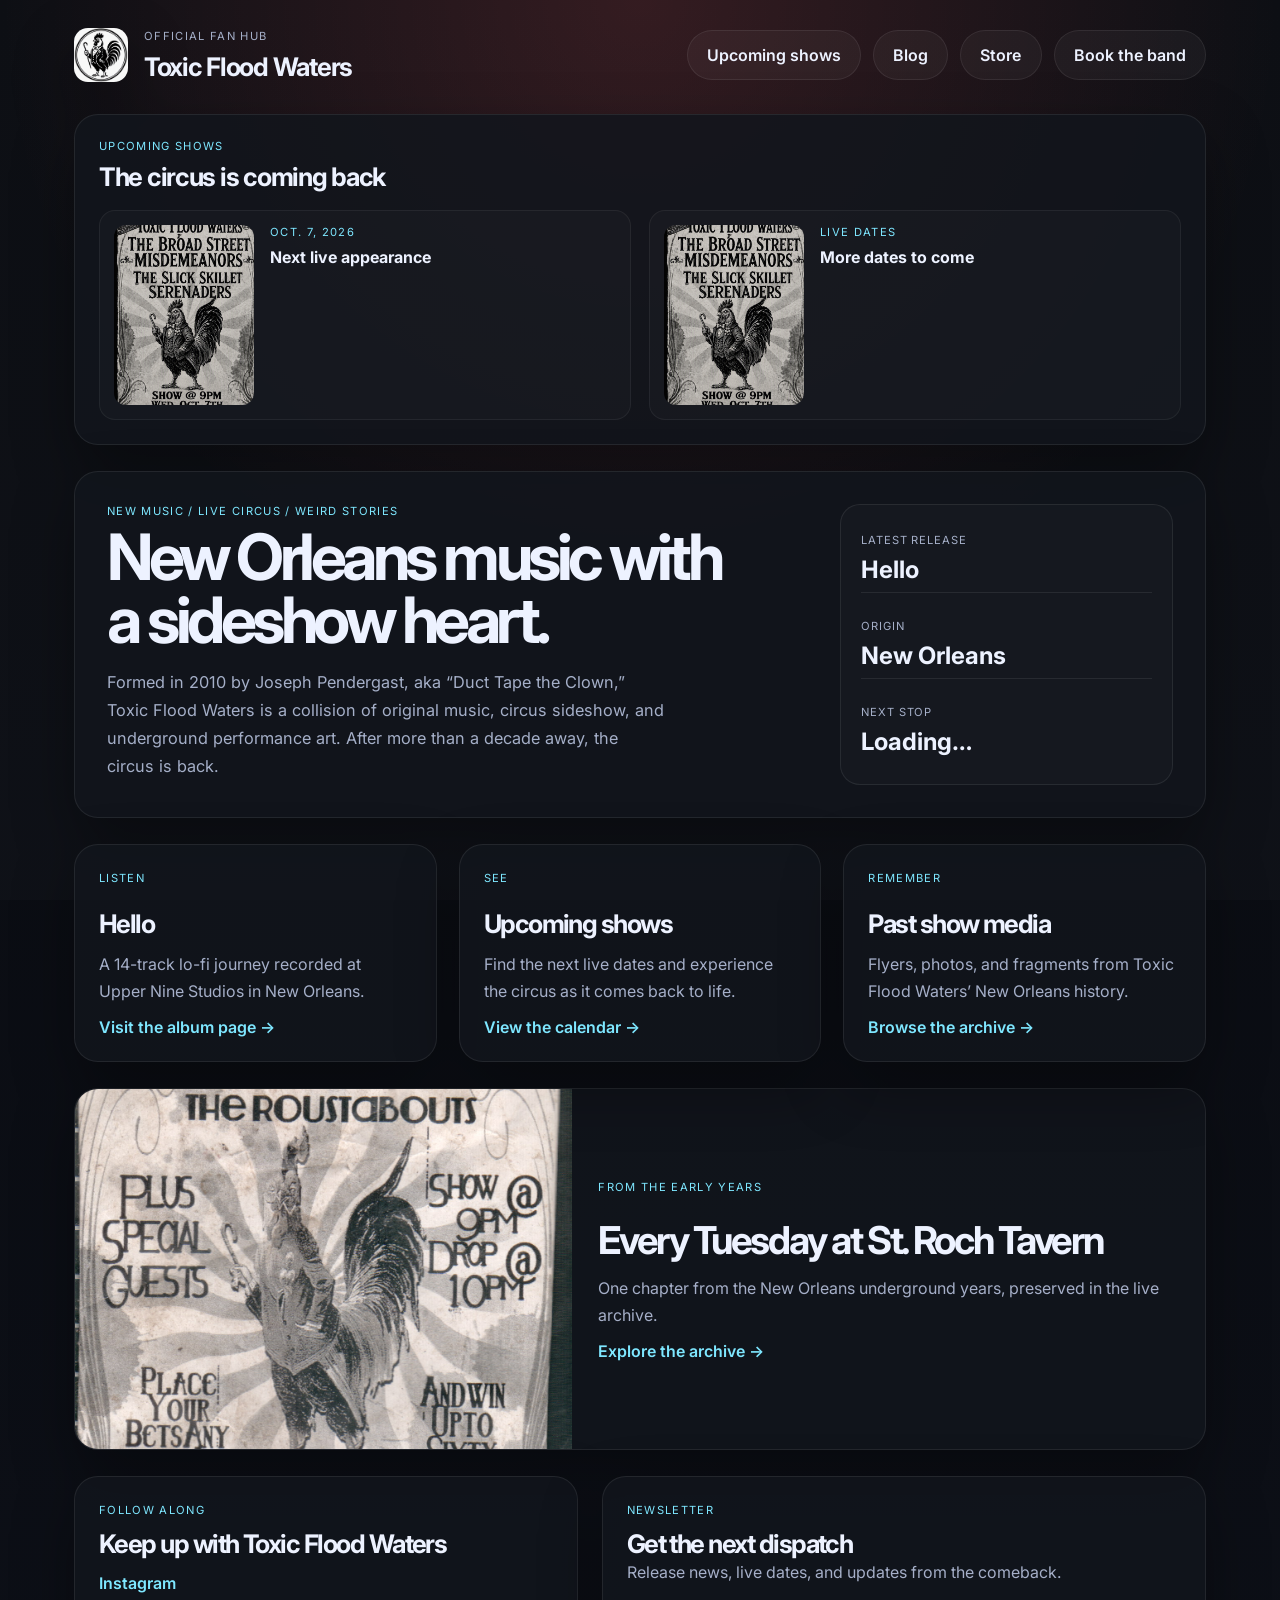
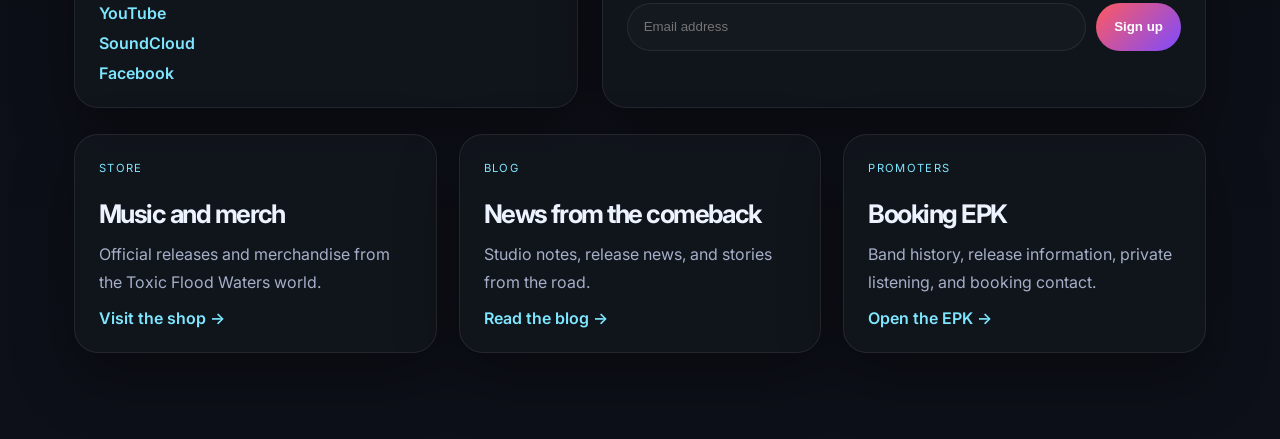
==== commit fa5c58ae: "Move the upcoming-shows block to the top of the homepage and move the archive feature section lower " ====
--- a/index.html
+++ b/index.html
@@ -22,6 +22,31 @@
       </div>
     </header>
     <main class="page-shell">
+      <section class="panel spotlight-panel" style="margin-bottom:26px;">
+        <div class="section-header">
+          <div>
+            <p class="eyebrow accent">Upcoming shows</p>
+            <h3>The circus is coming back</h3>
+          </div>
+        </div>
+        <div class="archive-preview-grid">
+          <article class="archive-preview">
+            <img src="Oct.%207%202026.jpg" alt="Upcoming show flyer" />
+            <div>
+              <p class="eyebrow accent">Oct. 7, 2026</p>
+              <h4>Next live appearance</h4>
+            </div>
+          </article>
+          <article class="archive-preview">
+            <img src="Oct.%207%202026.jpg" alt="Upcoming show flyer" />
+            <div>
+              <p class="eyebrow accent">Live dates</p>
+              <h4>More dates to come</h4>
+            </div>
+          </article>
+        </div>
+      </section>
+
       <section class="hero panel fan-hero">
         <div class="hero-copy">
           <p class="eyebrow accent">New music / live circus / weird stories</p>
@@ -30,16 +55,18 @@
         </div>
         <div class="hero-stats fan-stats"><div><span class="stat-label">Latest release</span><strong>Hello</strong></div><div><span class="stat-label">Origin</span><strong>New Orleans</strong></div><div><span class="stat-label">Next stop</span><strong id="fan-next-stop">Loading…</strong></div></div>
       </section>
-      <section class="featured-banner panel">
-        <div class="featured-image-wrap"><img src="Every%20tuesday%20in%202012-13.jpg" alt="Toxic Flood Waters archival flyer" /></div>
-        <div class="featured-copy"><p class="eyebrow accent">From the early years</p><h3>Every Tuesday at St. Roch Tavern</h3><p>One chapter from the New Orleans underground years, preserved in the live archive.</p><a class="text-link" href="past-show-media.html">Explore the archive →</a></div>
-      </section>
+
       <section class="feature-grid">
         <article class="panel feature-card"><p class="eyebrow accent">Listen</p><h3>Hello</h3><p>A 14-track lo-fi journey recorded at Upper Nine Studios in New Orleans.</p><a class="text-link" href="hello.html">Visit the album page →</a></article>
         <article class="panel feature-card"><p class="eyebrow accent">See</p><h3>Upcoming shows</h3><p>Find the next live dates and experience the circus as it comes back to life.</p><a class="text-link" href="upcoming-shows.html">View the calendar →</a></article>
         <article class="panel feature-card"><p class="eyebrow accent">Remember</p><h3>Past show media</h3><p>Flyers, photos, and fragments from Toxic Flood Waters’ New Orleans history.</p><a class="text-link" href="past-show-media.html">Browse the archive →</a></article>
       </section>
-      <section class="panel spotlight-panel"><div class="section-header"><div><p class="eyebrow accent">Upcoming shows</p><h3>The circus is coming back</h3></div></div><div class="archive-preview-grid"><article class="archive-preview"><img src="Oct.%207%202026.jpg" alt="Upcoming show flyer" /><div><p class="eyebrow accent">Oct. 7, 2026</p><h4>Next live appearance</h4></div></article><article class="archive-preview"><img src="Oct.%207%202026.jpg" alt="Upcoming show flyer" /><div><p class="eyebrow accent">Live dates</p><h4>More dates to come</h4></div></article></div></section>
+
+      <section class="featured-banner panel">
+        <div class="featured-image-wrap"><img src="Every%20tuesday%20in%202012-13.jpg" alt="Toxic Flood Waters archival flyer" /></div>
+        <div class="featured-copy"><p class="eyebrow accent">From the early years</p><h3>Every Tuesday at St. Roch Tavern</h3><p>One chapter from the New Orleans underground years, preserved in the live archive.</p><a class="text-link" href="past-show-media.html">Explore the archive →</a></div>
+      </section>
+
       <section class="social-newsletter-grid"><aside class="panel social-panel"><p class="eyebrow accent">Follow along</p><h3>Keep up with Toxic Flood Waters</h3><div class="social-links"><a href="https://www.instagram.com/" target="_blank" rel="noreferrer">Instagram</a><a href="https://www.youtube.com/" target="_blank" rel="noreferrer">YouTube</a><a href="https://soundcloud.com/" target="_blank" rel="noreferrer">SoundCloud</a><a href="https://www.facebook.com/" target="_blank" rel="noreferrer">Facebook</a></div></aside><aside class="panel newsletter-panel"><p class="eyebrow accent">Newsletter</p><h3>Get the next dispatch</h3><p>Release news, live dates, and updates from the comeback.</p><form class="newsletter-form" action="#" method="post"><input type="email" placeholder="Email address" aria-label="Email address" /><button type="submit">Sign up</button></form></aside></section>
       <section class="bottom-grid fan-bottom-grid"><article class="panel info-box"><p class="eyebrow accent">Store</p><h3>Music and merch</h3><p>Official releases and merchandise from the Toxic Flood Waters world.</p><a class="text-link" href="store.html">Visit the shop →</a></article><article class="panel info-box"><p class="eyebrow accent">Blog</p><h3>News from the comeback</h3><p>Studio notes, release news, and stories from the road.</p><a class="text-link" href="blog.html">Read the blog →</a></article><article class="panel info-box"><p class="eyebrow accent">Promoters</p><h3>Booking EPK</h3><p>Band history, release information, private listening, and booking contact.</p><a class="text-link" href="booking.html">Open the EPK →</a></article></section>
     </main>
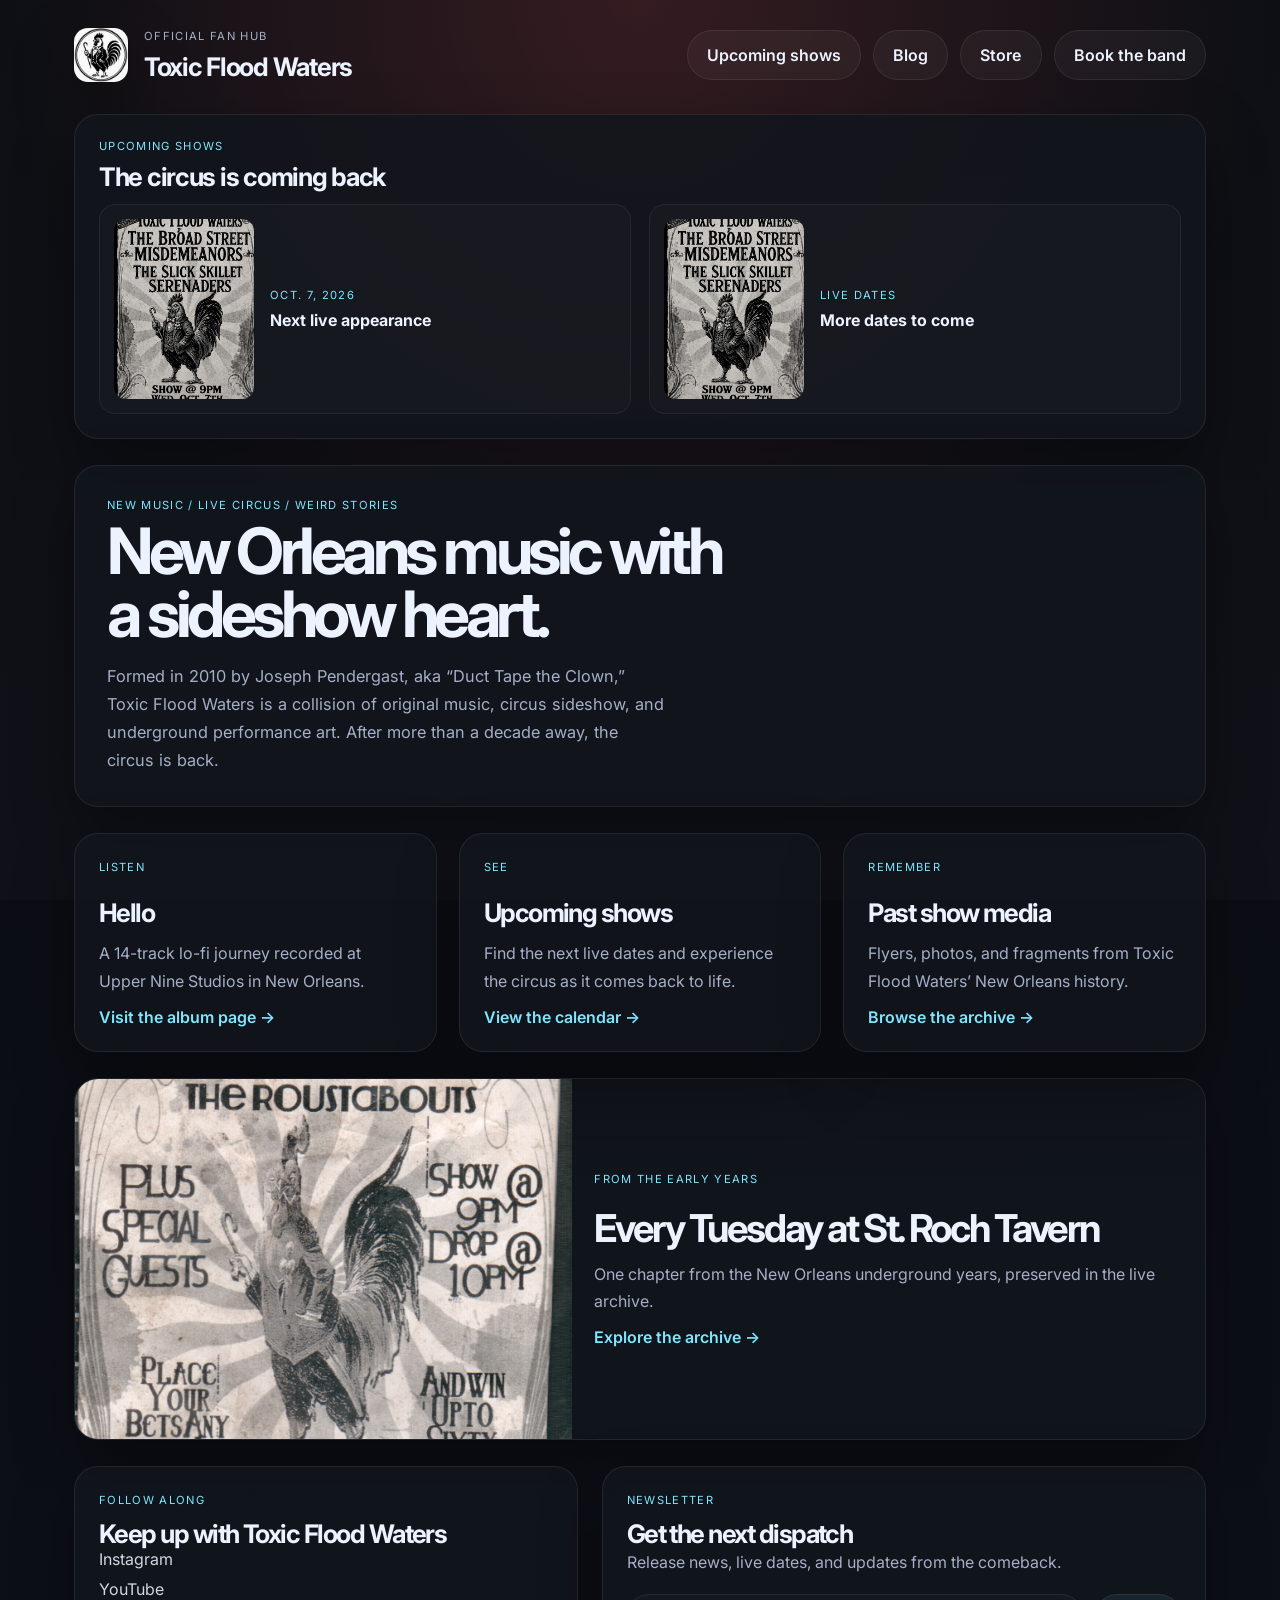
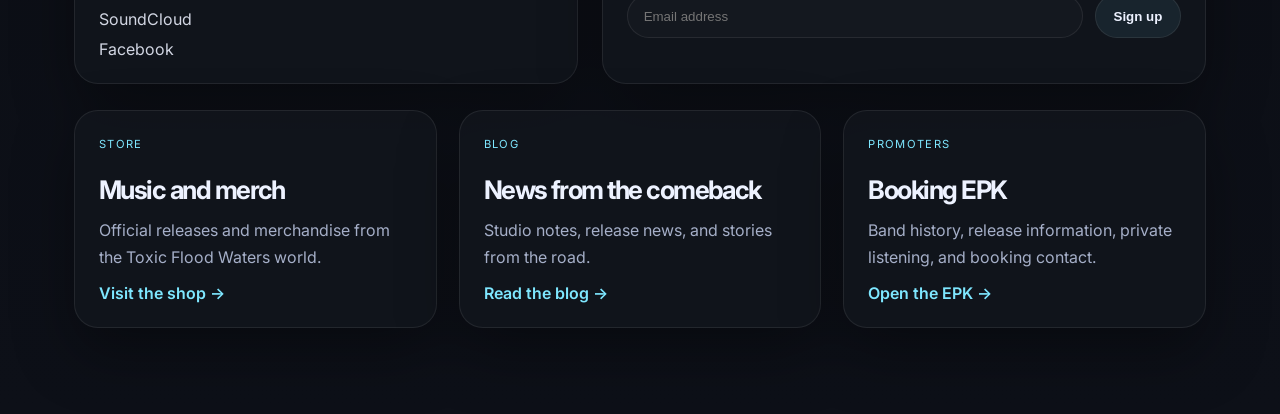
==== commit 1f2a5ac2: "Remove the hero stat block from the homepage and keep the top upcoming-shows section and archive sec" ====
--- a/index.html
+++ b/index.html
@@ -53,7 +53,6 @@
           <h2>New Orleans music with a sideshow heart.</h2>
           <p class="lede">Formed in 2010 by Joseph Pendergast, aka “Duct Tape the Clown,” Toxic Flood Waters is a collision of original music, circus sideshow, and underground performance art. After more than a decade away, the circus is back.</p>
         </div>
-        <div class="hero-stats fan-stats"><div><span class="stat-label">Latest release</span><strong>Hello</strong></div><div><span class="stat-label">Origin</span><strong>New Orleans</strong></div><div><span class="stat-label">Next stop</span><strong id="fan-next-stop">Loading…</strong></div></div>
       </section>
 
       <section class="feature-grid">
--- a/styles.css
+++ b/styles.css
@@ -10,7 +10,7 @@
 .topbar { max-width:1180px; margin:0 auto; padding:28px 24px 0; display:flex; align-items:center; justify-content:space-between; gap:16px; }
 .brand-wrap { display:flex; align-items:center; gap:16px; min-width:0; }
 .brand-link { color:var(--text); text-decoration:none; }
-.brand-mark,.brand-logo { width:54px !important; height:54px !important; min-width:54px !important; max-width:54px !important; min-height:54px !important; max-height:54px !important; flex:0 0 54px; display:grid; place-items:center; border-radius:14px; object-fit:cover; background:linear-gradient(135deg,var(--accent),#7d4bff); color:#fff; font-weight:900; letter-spacing:.12em; box-shadow:var(--shadow); }
+.brand-mark,.brand-logo { width:54px !important; height:54px !important; min-width:54px !important; max-width:54px !important; min-height:54px !important; max-height:54px !important; flex:0 0 54px !important; display:grid; place-items:center; border-radius:14px; object-fit:cover; background:linear-gradient(135deg,var(--accent),#7d4bff); color:#fff; font-weight:900; letter-spacing:.12em; box-shadow:var(--shadow); }
 .brand-logo { display:block; }
 .header-actions { display:flex; align-items:center; justify-content:flex-end; gap:12px; flex-wrap:wrap; }
 .eyebrow { margin:0 0 8px; letter-spacing:.12em; text-transform:uppercase; font-size:.7rem; color:var(--muted); }
@@ -45,36 +45,33 @@
 .section-header { display:flex; align-items:center; justify-content:space-between; gap:16px; margin-bottom:18px; }
 .section-header h3 { font-size:clamp(1.5rem,2vw,2.2rem); letter-spacing:-.05em; }
 .archive-preview-grid { display:grid; grid-template-columns:repeat(2,minmax(0,1fr)); gap:18px; }
-.archive-preview { display:grid; grid-template-columns:140px 1fr; gap:16px; padding:14px; border-radius:16px; background:rgba(255,255,255,.02); border:1px solid rgba(255,255,255,.06); }
-.archive-preview img { width:140px; height:180px; object-fit:cover; border-radius:12px; }
+.archive-preview { display:grid; grid-template-columns:140px 1fr; gap:16px; padding:14px; border-radius:16px; background:rgba(255,255,255,.02); border:1px solid rgba(255,255,255,.06); align-items:center; }
+.archive-preview img { width:140px; height:180px; object-fit:cover; border-radius:12px; filter:saturate(.9) contrast(1.05); }
 .social-newsletter-grid { display:grid; grid-template-columns:1fr 1.2fr; gap:24px; margin-bottom:26px; }
-.social-links { margin-top:14px; display:grid; gap:10px; }
-.social-links a { color:var(--accent-2); text-decoration:none; font-weight:600; }
-.newsletter-form { margin-top:16px; display:flex; gap:10px; flex-wrap:wrap; }
-.newsletter-form input { flex:1 1 220px; min-height:48px; border-radius:999px; border:1px solid var(--panel-border); background:rgba(255,255,255,.02); color:var(--text); padding:0 16px; }
-.newsletter-form button { border:0; background:linear-gradient(135deg,var(--accent),#7d4bff); color:#fff; font-weight:700; border-radius:999px; padding:0 18px; min-height:48px; cursor:pointer; }
-.calendar-section { padding:26px 22px 18px; }
-.status-legend { display:flex; gap:16px; color:var(--muted); font-size:.9rem; }
-.status-legend span { display:inline-flex; align-items:center; gap:8px; }
-.dot { width:10px; height:10px; border-radius:50%; display:inline-block; }
-.dot.confirmed { background:var(--success); } .dot.tentative { background:var(--warning); }
-.show-list { display:grid; gap:16px; }
-.show-card { display:grid; grid-template-columns:1.2fr 1.4fr .7fr .7fr .8fr; gap:12px; align-items:center; padding:18px 16px; border-radius:18px; background:rgba(255,255,255,.02); border:1px solid rgba(255,255,255,.06); }
-.show-date { display:flex; flex-direction:column; gap:4px; }
-.show-date .month { color:var(--accent-2); letter-spacing:.12em; text-transform:uppercase; font-size:.7rem; }
-.show-date .day { font-size:1.5rem; font-weight:800; letter-spacing:-.06em; }
-.show-date .weekday,.show-meta .location,.show-crowd { color:var(--muted); font-size:.82rem; }
-.show-meta { display:grid; gap:6px; min-width:0; } .show-meta .venue { font-size:1.2rem; font-weight:700; }
-.show-time,.show-crowd,.show-status { font-weight:600; } .show-status { justify-self:end; padding:8px 12px; min-width:100px; text-align:center; border-radius:999px; font-size:.8rem; }
-.show-status.confirmed { background:rgba(119,224,165,.12); color:var(--success); border:1px solid rgba(119,224,165,.4); }
-.show-status.tentative { background:rgba(247,198,106,.12); color:var(--warning); border:1px solid rgba(247,198,106,.4); }
-.show-flyer { display:block; width:96px !important; height:144px !important; max-width:96px !important; max-height:144px !important; aspect-ratio:2/3; object-fit:cover; border-radius:12px; border:1px solid rgba(255,255,255,.1); box-shadow:0 10px 24px rgba(0,0,0,.25); }
-.show-meta .show-flyer { margin-bottom:10px; }
-.detail-flyer { display:block; width:min(100%,280px) !important; height:auto !important; max-width:280px !important; max-height:420px !important; margin:20px auto 24px; object-fit:contain; background:rgba(255,255,255,.03); }
-.media-thumb { width:100%; height:270px; max-height:270px; object-fit:cover; border-radius:12px; }
-.detail-image { display:block; width:min(100%,520px) !important; height:auto !important; max-width:520px !important; max-height:620px !important; object-fit:contain; margin:0 auto; border-radius:16px; }
-.info-panel { padding:28px 24px; display:grid; gap:16px; }
+.social-links { display:grid; gap:10px; }
+.social-links a { color:var(--text); text-decoration:none; opacity:.88; }
+.newsletter-form { display:flex; gap:12px; margin-top:18px; }
+.newsletter-form input { flex:1; min-width:0; border:1px solid var(--panel-border); border-radius:999px; background:rgba(255,255,255,.02); color:var(--text); padding:.85rem 1rem; }
+.newsletter-form button { border:1px solid var(--panel-border); border-radius:999px; background:rgba(126,231,255,.08); color:var(--text); padding:.85rem 1.1rem; font-weight:600; }
+.bottom-grid { grid-template-columns:repeat(3,minmax(0,1fr)); }
+.info-box { min-height:100%; }
 
-@media (max-width:980px) { .feature-grid,.bottom-grid,.social-newsletter-grid,.featured-banner { grid-template-columns:1fr; } .archive-preview-grid { grid-template-columns:1fr; } }
-@media (max-width:860px) { .hero { grid-template-columns:1fr; } .show-card { grid-template-columns:1fr 1fr; } .show-status { justify-self:start; } }
-@media (max-width:560px) { .topbar { flex-direction:column; align-items:flex-start; } .page-shell { padding:20px 14px 40px; } .hero,.calendar-section,.feature-card,.info-box,.social-panel,.newsletter-panel,.spotlight-panel,.featured-copy,.info-panel { padding:18px; } .section-header { flex-direction:column; align-items:flex-start; } .show-card { grid-template-columns:1fr; align-items:flex-start; } .archive-preview { grid-template-columns:1fr; } .archive-preview img { width:100%; height:220px; } }
+.page-shell > .spotlight-panel:first-child { margin-top:0; }
+.page-shell > .spotlight-panel:first-child .section-header { margin-bottom:12px; }
+.page-shell > .hero + .feature-grid { margin-top:8px; }
+.page-shell > .spotlight-panel + .hero { margin-top:10px; }
+.page-shell > .featured-banner { margin-top:8px; }
+.featured-banner .featured-copy { padding:26px 22px; }
+.featured-banner .featured-copy h3 { line-height:1.04; }
+.featured-banner .featured-image-wrap { min-height:260px; }
+.social-newsletter-grid { margin-top:8px; }
+
+@media (max-width: 860px) {
+  .topbar { flex-direction:column; align-items:flex-start; }
+  .header-actions { justify-content:flex-start; }
+  .hero,.feature-grid,.bottom-grid,.social-newsletter-grid,.featured-banner,.archive-preview-grid { grid-template-columns:1fr; }
+  .hero { padding:24px; }
+  .featured-banner { gap:0; }
+  .newsletter-form { flex-direction:column; }
+  .archive-preview { grid-template-columns:120px 1fr; }
+}
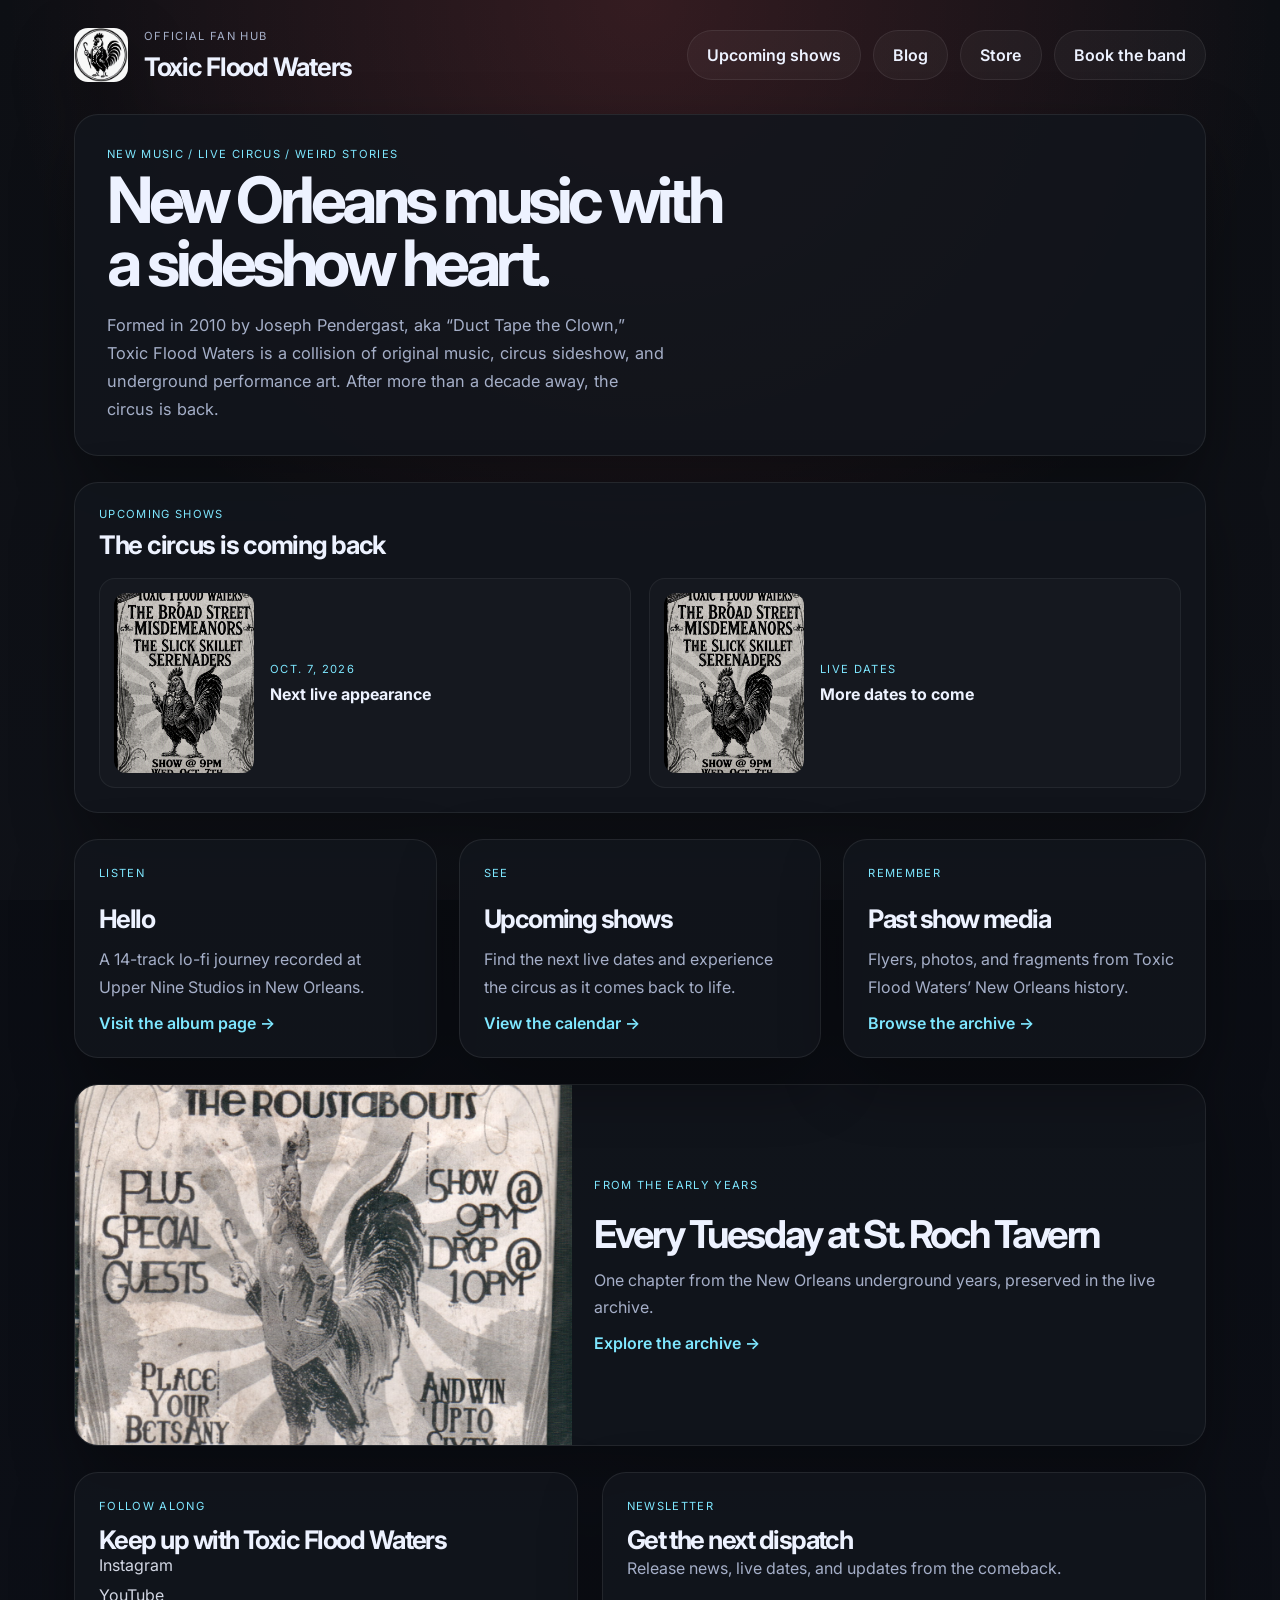
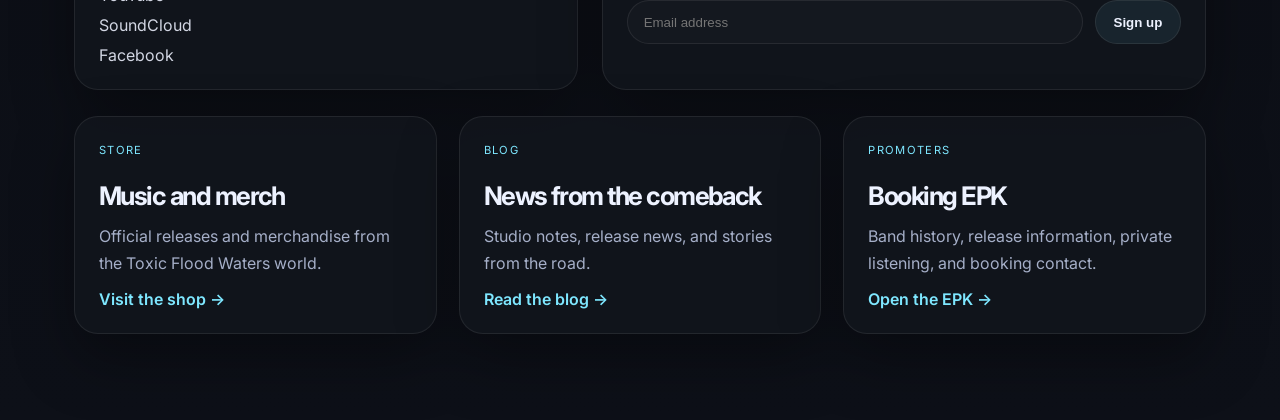
==== commit 86797916: "Move the upcoming-shows block beneath the intro bio section while keeping the rest of the homepage s" ====
--- a/index.html
+++ b/index.html
@@ -22,6 +22,14 @@
       </div>
     </header>
     <main class="page-shell">
+      <section class="hero panel fan-hero">
+        <div class="hero-copy">
+          <p class="eyebrow accent">New music / live circus / weird stories</p>
+          <h2>New Orleans music with a sideshow heart.</h2>
+          <p class="lede">Formed in 2010 by Joseph Pendergast, aka “Duct Tape the Clown,” Toxic Flood Waters is a collision of original music, circus sideshow, and underground performance art. After more than a decade away, the circus is back.</p>
+        </div>
+      </section>
+
       <section class="panel spotlight-panel" style="margin-bottom:26px;">
         <div class="section-header">
           <div>
@@ -47,14 +55,6 @@
         </div>
       </section>
 
-      <section class="hero panel fan-hero">
-        <div class="hero-copy">
-          <p class="eyebrow accent">New music / live circus / weird stories</p>
-          <h2>New Orleans music with a sideshow heart.</h2>
-          <p class="lede">Formed in 2010 by Joseph Pendergast, aka “Duct Tape the Clown,” Toxic Flood Waters is a collision of original music, circus sideshow, and underground performance art. After more than a decade away, the circus is back.</p>
-        </div>
-      </section>
-
       <section class="feature-grid">
         <article class="panel feature-card"><p class="eyebrow accent">Listen</p><h3>Hello</h3><p>A 14-track lo-fi journey recorded at Upper Nine Studios in New Orleans.</p><a class="text-link" href="hello.html">Visit the album page →</a></article>
         <article class="panel feature-card"><p class="eyebrow accent">See</p><h3>Upcoming shows</h3><p>Find the next live dates and experience the circus as it comes back to life.</p><a class="text-link" href="upcoming-shows.html">View the calendar →</a></article>
